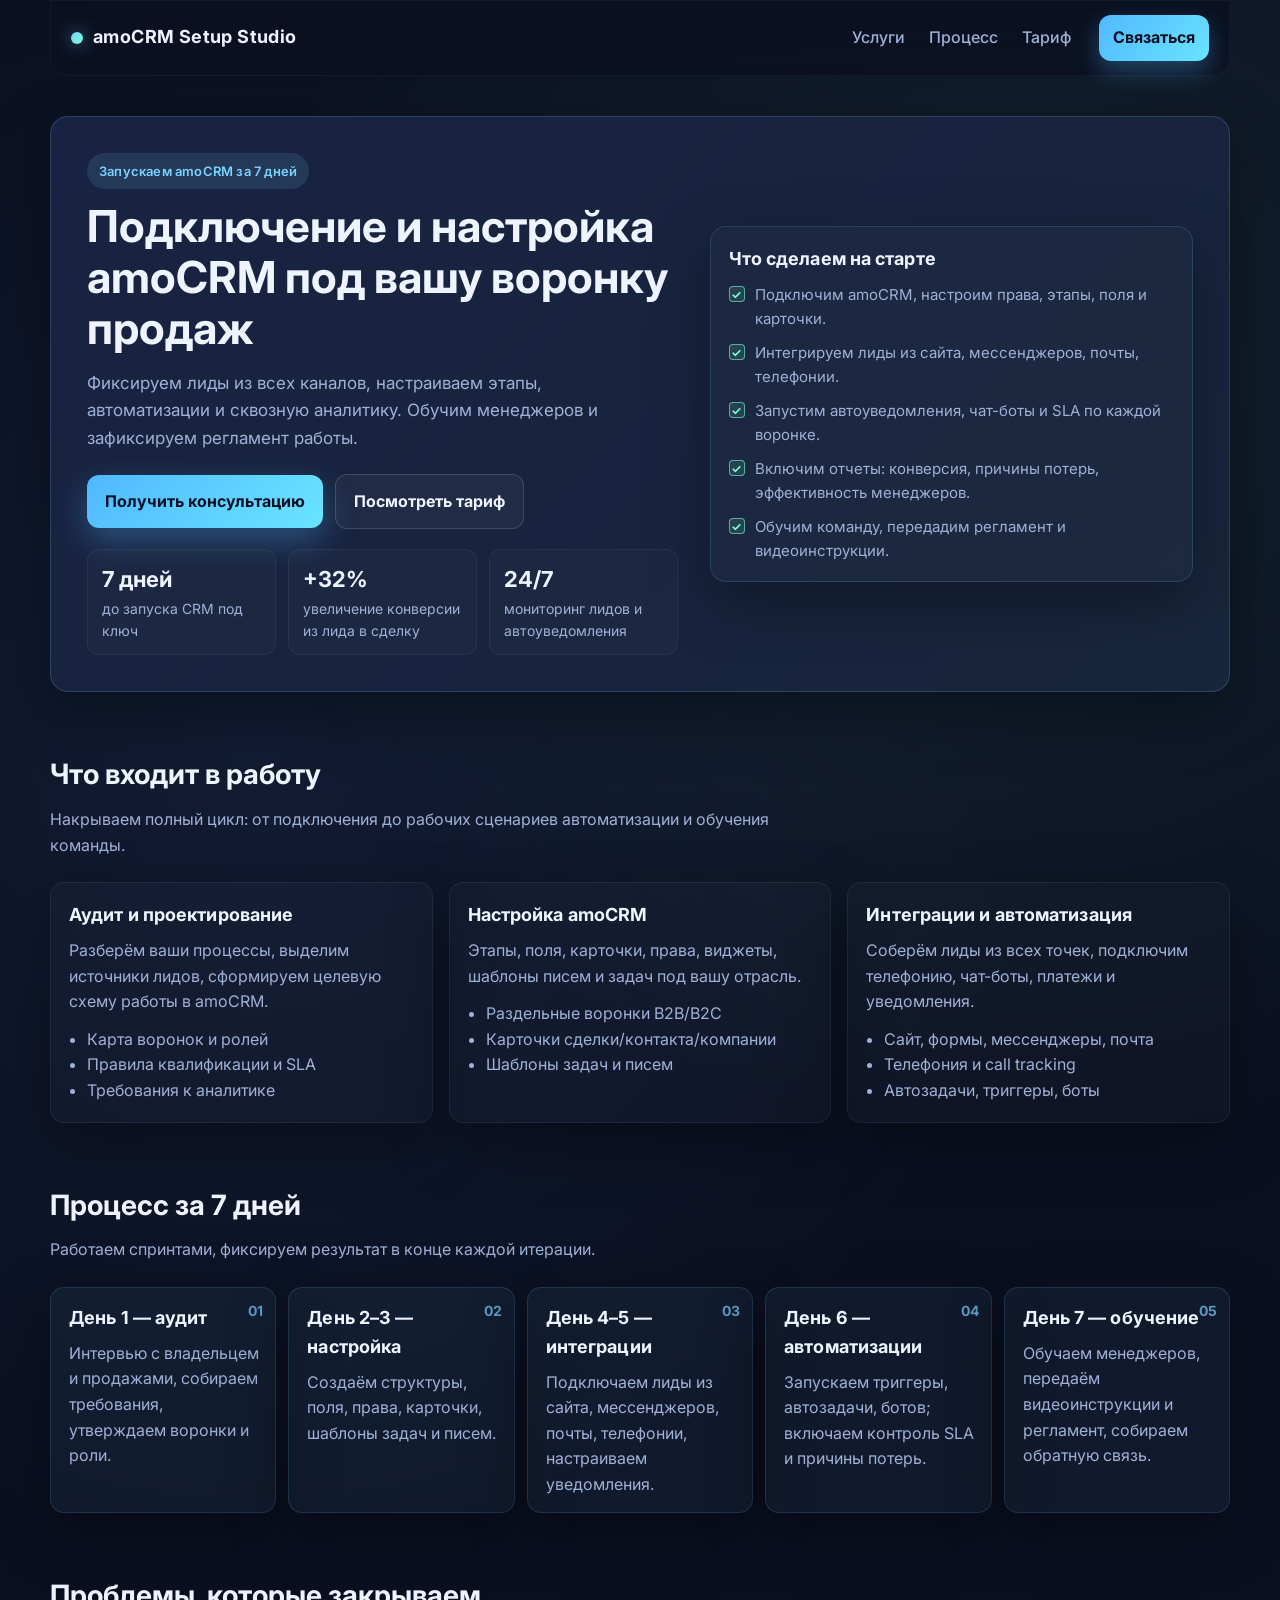
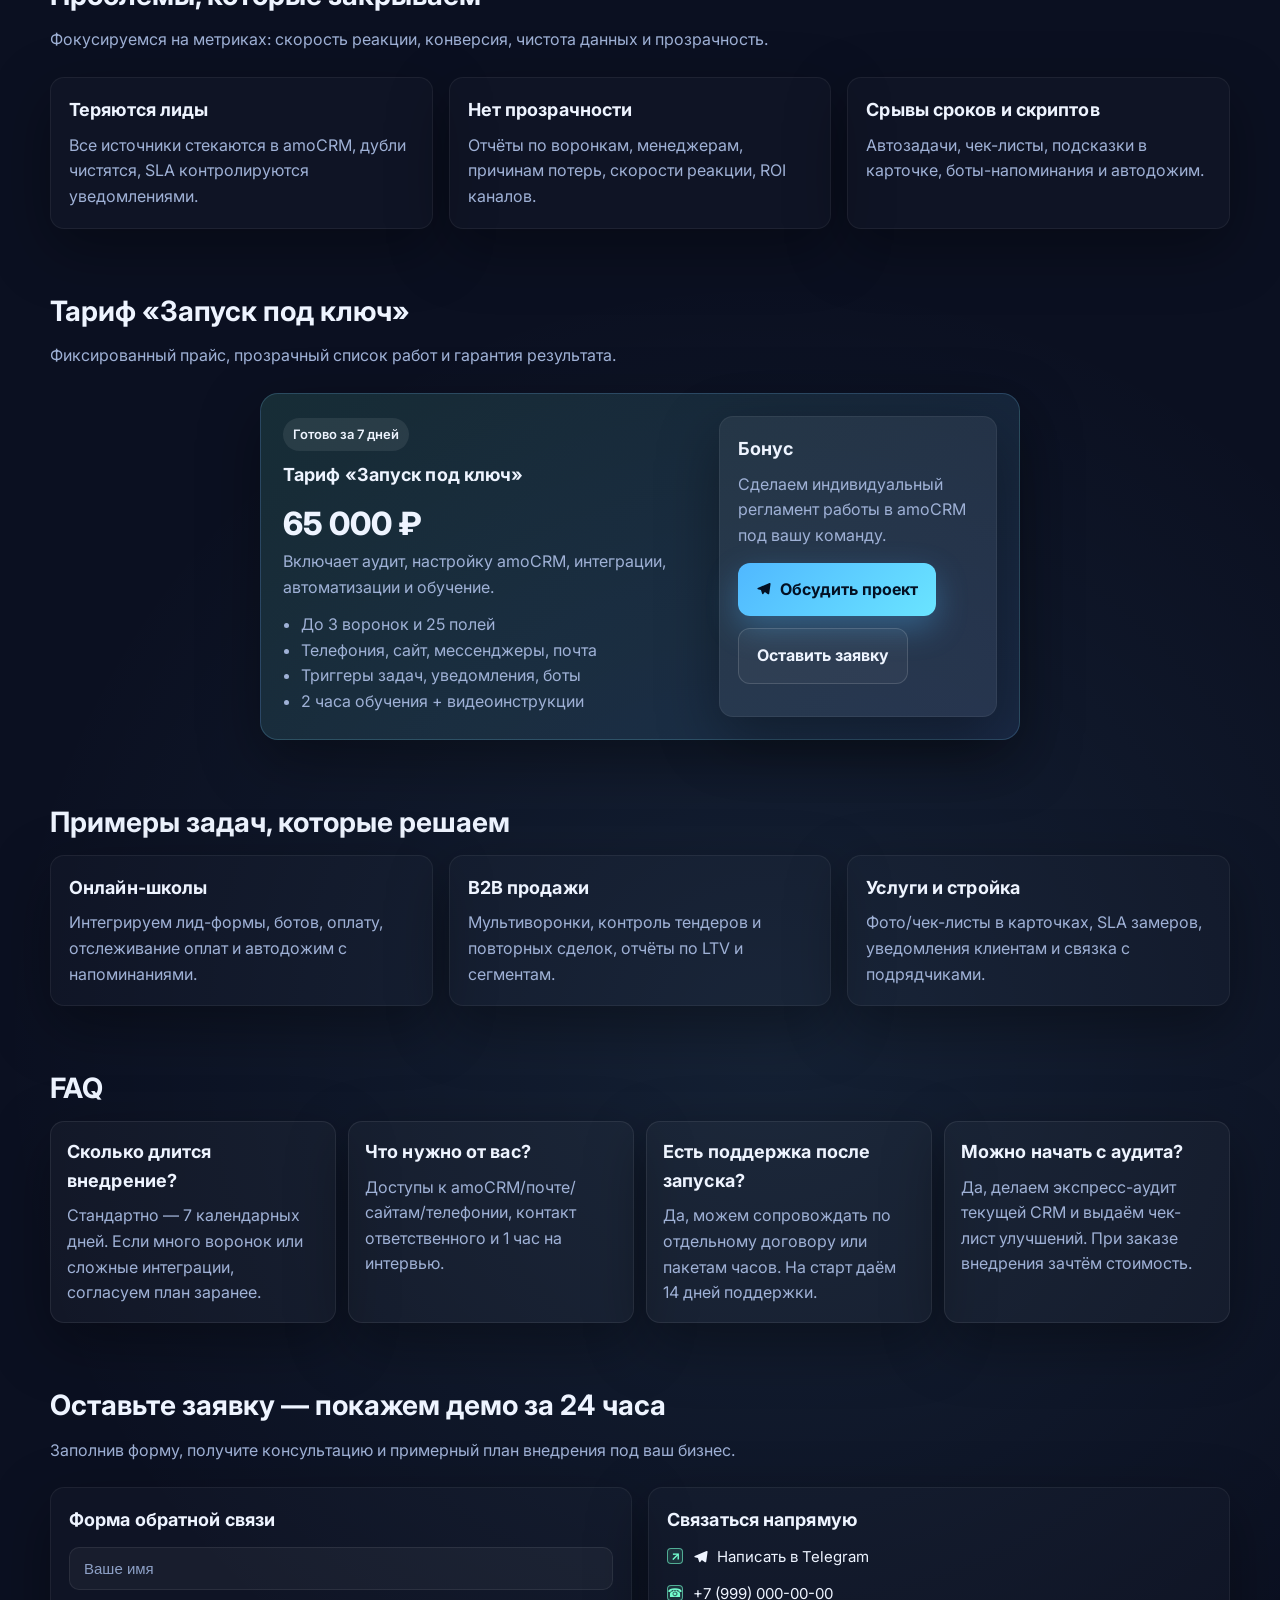
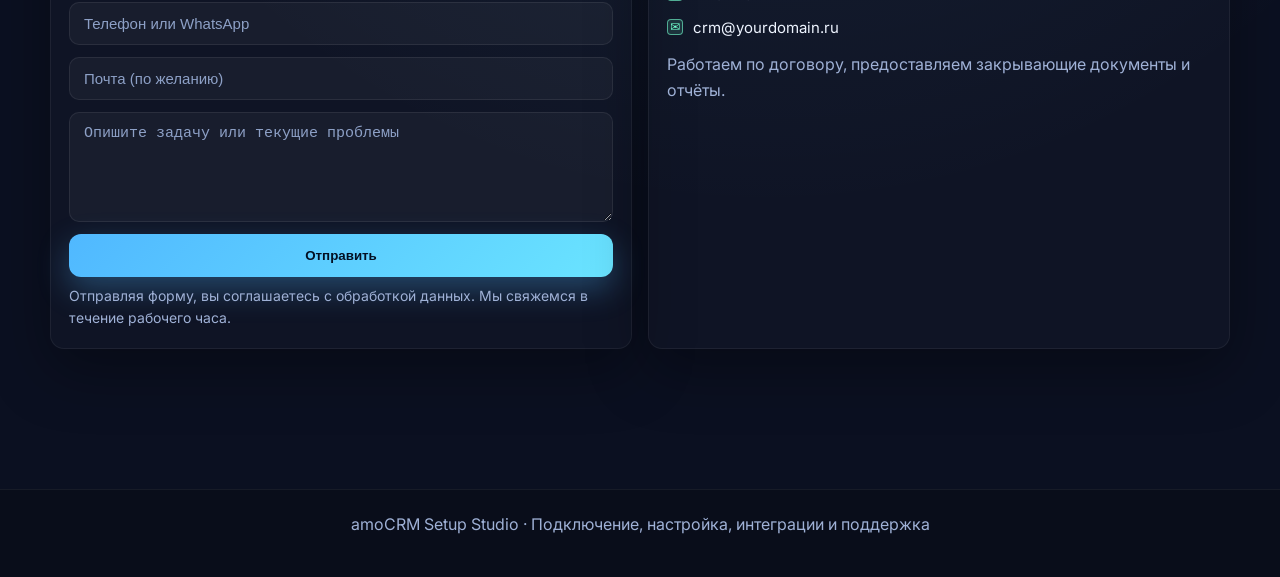
==== index.html @ 27f5a201 "initial commit" ====
<!DOCTYPE html>
<html lang="ru">
<head>
  <meta charset="UTF-8">
  <meta name="viewport" content="width=device-width, initial-scale=1.0">
  <title>Подключение и настройка amoCRM — под ключ</title>
  <meta name="description" content="Запускаем amoCRM под ключ: подключение, настройка, воронки, интеграции, обучение. Ускорим продажи и контроль лидов за 7 дней.">
  <meta property="og:title" content="Подключение и настройка amoCRM — под ключ">
  <meta property="og:description" content="Запустим amoCRM за 7 дней: подключение, настройка воронок, интеграции, автоматизации и обучение команды.">
  <meta property="og:type" content="website">
  <meta property="og:url" content="https://yourdomain.ru/">
  <meta property="og:image" content="https://yourdomain.ru/og-image.jpg">
  <meta property="og:image:alt" content="amoCRM Setup Studio — внедрение под ключ">
  <meta name="twitter:card" content="summary_large_image">
  <meta name="twitter:title" content="Подключение и настройка amoCRM — под ключ">
  <meta name="twitter:description" content="Запустим amoCRM за 7 дней: подключение, настройка воронок, интеграции, автоматизации и обучение команды.">
  <meta name="twitter:image" content="https://yourdomain.ru/og-image.jpg">
  <link rel="preconnect" href="https://fonts.googleapis.com">
  <link rel="preconnect" href="https://fonts.gstatic.com" crossorigin>
  <link href="https://fonts.googleapis.com/css2?family=Inter:wght@400;500;600;700&display=swap" rel="stylesheet">
  <style>
    :root {
      --bg: #0b1021;
      --card: #121832;
      --primary: #7cd2ff;
      --primary-strong: #50b8ff;
      --text: #eef4ff;
      --muted: #9fb1d6;
      --accent: #73ffcf;
      --shadow: 0 20px 60px rgba(0, 0, 0, 0.35);
      --radius: 14px;
      --page-width: 1180px;
      --page-pad: 20px;
    }
    * { box-sizing: border-box; }
    body {
      margin: 0;
      font-family: 'Inter', system-ui, -apple-system, sans-serif;
      background: radial-gradient(circle at 20% 20%, rgba(92, 158, 255, 0.08), transparent 25%),
                  radial-gradient(circle at 80% 10%, rgba(115, 255, 207, 0.08), transparent 22%),
                  radial-gradient(circle at 60% 70%, rgba(124, 210, 255, 0.09), transparent 28%),
                  var(--bg);
      color: var(--text);
      line-height: 1.6;
      min-height: 100vh;
    }
    .shell {
      width: 100%;
      max-width: var(--page-width);
      margin: 0 auto;
      padding-left: var(--page-pad);
      padding-right: var(--page-pad);
    }
    header {
      width: 100%;
      margin: 0;
      padding: 14px 0;
      position: sticky;
      top: 0;
      background: linear-gradient(180deg, rgba(11,16,33,0.95), rgba(11,16,33,0.8));
      backdrop-filter: blur(12px);
      z-index: 10;
      border-radius: 0 0 18px 18px;
      border: 1px solid rgba(255,255,255,0.04);
      margin: 0 auto;
      max-width: var(--page-width);
      transition: all 0.2s ease;
    }
    .header-inner {
      display: flex;
      align-items: center;
      justify-content: space-between;
      gap: 12px;
    }
    body.scrolled header {
      top: 12px;
      box-shadow: 0 10px 30px rgba(0, 0, 0, 0.28);
      border-radius: 18px;
    }
    body.mobile-nav-open header {
      border-radius: 18px 18px 0 0;
    }
    body.scrolled.mobile-nav-open header {
      border-radius: 18px 18px 0 0;
    }
    .logo {
      font-weight: 700;
      letter-spacing: 0.4px;
      font-size: 18px;
      color: var(--text);
      display: flex;
      align-items: center;
      gap: 10px;
    }
    .logo-dot {
      width: 12px;
      height: 12px;
      border-radius: 50%;
      background: linear-gradient(135deg, var(--primary), var(--accent));
      box-shadow: 0 0 18px rgba(124, 210, 255, 0.6);
    }
    nav a {
      color: var(--muted);
      text-decoration: none;
      margin-left: 20px;
      font-weight: 500;
      transition: color 0.2s ease, transform 0.12s ease, box-shadow 0.2s ease, background 0.2s ease;
    }
    nav a:hover { color: var(--text); }
    .nav-cta {
      margin-left: 24px;
      padding: 10px 14px;
      border-radius: 12px;
      background: linear-gradient(135deg, var(--primary-strong), #6ae4ff);
      color: #031023 !important;
      font-weight: 700;
      box-shadow: 0 10px 24px rgba(80,184,255,0.32);
      display: inline-flex;
      align-items: center;
      gap: 8px;
    }
    .nav-cta:hover { transform: translateY(-1px); color: #031023; }
    .container {
      width: 100%;
      max-width: var(--page-width);
      margin: 0 auto;
      padding: 40px 0 80px;
    }
    .burger {
      display: none;
      width: 44px;
      height: 44px;
      border-radius: 12px;
      border: 1px solid rgba(255,255,255,0.12);
      background: rgba(255,255,255,0.05);
      color: var(--text);
      align-items: center;
      justify-content: center;
      cursor: pointer;
      transition: background 0.2s ease, transform 0.12s ease;
    }
    .burger:hover { transform: translateY(-1px); }
    .burger-icon {
      width: 18px;
      height: 2px;
      background: currentColor;
      position: relative;
      display: block;
    }
    .burger-icon::before,
    .burger-icon::after {
      content: "";
      position: absolute;
      left: 0;
      width: 18px;
      height: 2px;
      background: currentColor;
      transition: transform 0.2s ease, top 0.2s ease, opacity 0.2s ease;
    }
    .burger-icon::before { top: -6px; }
    .burger-icon::after { top: 6px; }
    body.mobile-nav-open .burger-icon { background: transparent; }
    body.mobile-nav-open .burger-icon::before {
      top: 0; transform: rotate(45deg);
    }
    body.mobile-nav-open .burger-icon::after {
      top: 0; transform: rotate(-45deg);
    }
    .mobile-menu {
      position: fixed;
      top: 70px;
      left: 16px;
      right: 0;
      background: rgba(11,16,33,0.97);
      border: 1px solid rgba(255,255,255,0.04);
      border-radius: 0 0 16px 16px;
      box-shadow: 0 20px 60px rgba(0,0,0,0.35);
      padding: 14px 20px 18px;
      display: none;
      z-index: 900;
      width: calc(100% - 32px);
    }
    .mobile-menu.is-open { display: block; }
    .mobile-menu a {
      display: flex;
      align-items: center;
      justify-content: space-between;
      color: var(--text);
      text-decoration: none;
      padding: 12px 0;
      border-bottom: 1px solid rgba(255,255,255,0.06);
      font-weight: 600;
    }
    .mobile-menu a:last-child { border-bottom: none; }
    .mobile-menu .nav-cta {
      margin: 10px 0 0;
      justify-content: center;
      width: 100%;
      color: #031023 !important;
    }
    /* Modal */
    .modal-backdrop {
      position: fixed;
      inset: 0;
      background: rgba(3, 8, 20, 0.65);
      backdrop-filter: blur(6px);
      display: flex;
      align-items: center;
      justify-content: center;
      padding: 18px;
      opacity: 0;
      pointer-events: none;
      transition: opacity 0.2s ease;
      z-index: 999;
    }
    .modal-backdrop.is-open {
      opacity: 1;
      pointer-events: all;
    }
    .modal {
      width: min(640px, 100%);
      border-radius: 18px;
      background: linear-gradient(160deg, rgba(18,24,50,0.95), rgba(28,38,68,0.96));
      border: 1px solid rgba(124,210,255,0.25);
      box-shadow: 0 30px 80px rgba(0,0,0,0.45);
      padding: 22px;
      position: relative;
      transform: translateY(8px);
      opacity: 0;
      transition: transform 0.22s ease, opacity 0.22s ease;
    }
    .modal-backdrop.is-open .modal {
      transform: translateY(0);
      opacity: 1;
    }
    .modal-close {
      position: absolute;
      top: 12px;
      right: 12px;
      border: 1px solid rgba(255,255,255,0.12);
      background: rgba(255,255,255,0.05);
      color: var(--text);
      border-radius: 10px;
      padding: 6px 10px;
      cursor: pointer;
      font-weight: 600;
    }
    body.modal-open {
      overflow: hidden;
    }
    .hero {
      display: grid;
      grid-template-columns: 1.1fr 0.9fr;
      gap: 32px;
      align-items: center;
      padding: 36px;
      background: linear-gradient(135deg, rgba(92,158,255,0.08), rgba(115,255,207,0.06)),
                  var(--card);
      border: 1px solid rgba(124,210,255,0.18);
      border-radius: 18px;
      box-shadow: var(--shadow);
    }
    .eyebrow {
      display: inline-flex;
      align-items: center;
      gap: 8px;
      padding: 8px 12px;
      border-radius: 999px;
      background: rgba(124,210,255,0.12);
      color: var(--primary);
      font-weight: 600;
      font-size: 13px;
      letter-spacing: 0.2px;
    }
    h1 {
      margin: 12px 0 16px;
      font-size: clamp(28px, 4vw, 44px);
      line-height: 1.15;
    }
    .subhead {
      color: var(--muted);
      font-size: 17px;
      max-width: 560px;
      margin-bottom: 22px;
    }
    .cta-row {
      display: flex;
      flex-wrap: wrap;
      gap: 12px;
      align-items: center;
      margin-top: 6px;
      margin-bottom: 14px;
    }
    .btn {
      display: inline-flex;
      align-items: center;
      justify-content: center;
      gap: 10px;
      border: none;
      border-radius: 12px;
      padding: 14px 18px;
      font-weight: 700;
      cursor: pointer;
      transition: transform 0.16s ease, box-shadow 0.2s ease, background 0.2s ease;
      text-decoration: none;
    }
    .btn-primary {
      background: linear-gradient(135deg, var(--primary-strong), #6ae4ff);
      color: #031023;
      box-shadow: 0 12px 32px rgba(80,184,255,0.32);
    }
    .btn-primary:hover { transform: translateY(-1px); }
    .btn-ghost {
      color: var(--text);
      border: 1px solid rgba(255,255,255,0.14);
      background: rgba(255,255,255,0.04);
    }
    .tg-inline {
      display: inline-flex;
      align-items: center;
      gap: 8px;
    }
    .tg-icon {
      display: inline-flex;
      align-items: center;
      justify-content: center;
      width: 16px;
      height: 16px;
      color: currentColor;
    }
    .kpi {
      display: grid;
      grid-template-columns: repeat(auto-fit, minmax(140px, 1fr));
      gap: 12px;
      margin-top: 20px;
    }
    .kpi-item {
      padding: 12px 14px;
      border-radius: 12px;
      border: 1px solid rgba(255,255,255,0.05);
      background: rgba(255,255,255,0.02);
    }
    .kpi-strong { font-size: 22px; font-weight: 700; }
    .kpi-label { color: var(--muted); font-size: 14px; }
    .hero-card {
      background: rgba(255,255,255,0.02);
      border: 1px solid rgba(124,210,255,0.16);
      border-radius: 16px;
      padding: 18px;
      backdrop-filter: blur(4px);
      box-shadow: var(--shadow);
    }
    .checklist { display: grid; gap: 10px; margin-top: 10px; }
    .check {
      display: flex;
      gap: 10px;
      align-items: flex-start;
      color: var(--muted);
      font-size: 15px;
    }
    .check span.icon {
      margin-top: 3px;
      width: 16px; height: 16px;
      border-radius: 4px;
      background: rgba(115,255,207,0.12);
      border: 1px solid rgba(115,255,207,0.6);
      display: inline-flex;
      align-items: center;
      justify-content: center;
      color: var(--accent);
      font-weight: 700;
      font-size: 12px;
      flex-shrink: 0;
    }
    .section {
      margin-top: 60px;
    }
    .section h2 {
      margin: 0 0 10px;
      font-size: 28px;
    }
    h3 {
      margin: 0 0 8px;
      font-size: 18px;
      font-weight: 700;
      color: var(--text);
      letter-spacing: 0.1px;
    }
    .section p.desc {
      margin: 0 0 24px;
      color: var(--muted);
      max-width: 720px;
    }
    .grid-3 {
      display: grid;
      grid-template-columns: repeat(auto-fit, minmax(240px, 1fr));
      gap: 16px;
    }
    .card {
      background: rgba(255,255,255,0.02);
      border: 1px solid rgba(255,255,255,0.06);
      border-radius: var(--radius);
      padding: 18px;
      box-shadow: var(--shadow);
    }
    .card strong { display: block; margin-bottom: 8px; font-size: 16px; }
    .muted { color: var(--muted); }
    .list { color: var(--muted); padding-left: 18px; margin: 12px 0 0; }
    .process {
      display: grid;
      grid-template-columns: repeat(auto-fit, minmax(220px, 1fr));
      gap: 12px;
      counter-reset: step;
    }
    .step {
      position: relative;
      padding: 16px 14px 14px 18px;
      border-radius: var(--radius);
      border: 1px solid rgba(124,210,255,0.14);
      background: rgba(124,210,255,0.05);
      box-shadow: var(--shadow);
    }
    .step:before {
      counter-increment: step;
      content: "0" counter(step);
      position: absolute;
      top: 12px; right: 12px;
      font-weight: 700;
      color: var(--primary);
      opacity: 0.7;
      font-size: 14px;
    }
    .price-card {
      max-width: 760px;
      margin: 0 auto;
      padding: 22px;
      border-radius: 18px;
      background: linear-gradient(135deg, rgba(115,255,207,0.12), rgba(92,158,255,0.12));
      border: 1px solid rgba(124,210,255,0.2);
      box-shadow: var(--shadow);
    }
    .price-grid {
      display: grid;
      grid-template-columns: 1.2fr 0.8fr;
      gap: 18px;
      align-items: center;
    }
    .price {
      font-size: 32px;
      font-weight: 800;
      margin: 0;
    }
    .tag {
      display: inline-flex;
      align-items: center;
      gap: 6px;
      padding: 6px 10px;
      border-radius: 999px;
      background: rgba(255,255,255,0.08);
      color: var(--text);
      font-weight: 600;
      font-size: 13px;
    }
    .faq {
      display: grid;
      grid-template-columns: repeat(auto-fit, minmax(260px, 1fr));
      gap: 12px;
    }
    .faq-item {
      padding: 16px;
      border-radius: var(--radius);
      border: 1px solid rgba(255,255,255,0.08);
      background: rgba(255,255,255,0.03);
      box-shadow: var(--shadow);
    }
    form {
      display: grid;
      gap: 12px;
      margin-top: 12px;
    }
    input, textarea {
      width: 100%;
      padding: 12px 14px;
      border-radius: 10px;
      border: 1px solid rgba(255,255,255,0.08);
      background: rgba(255,255,255,0.04);
      color: var(--text);
      font-size: 15px;
    }
    input::placeholder, textarea::placeholder { color: #8da0c6; }
    textarea { resize: vertical; min-height: 110px; }
    .footnote {
      color: var(--muted);
      font-size: 14px;
      margin-top: 8px;
    }
    footer {
      padding: 22px 20px 40px;
      text-align: center;
      color: var(--muted);
      border-top: 1px solid rgba(255,255,255,0.06);
      background: rgba(0,0,0,0.2);
      margin-top: 60px;
    }
    @media (max-width: 900px) {
      .hero { grid-template-columns: 1fr; padding: 24px; }
      .price-grid { grid-template-columns: 1fr; }
      nav { display: none; }
      .burger { display: inline-flex; }
      .mobile-menu { top: 72px; }
    }
    @media (max-width: 600px) {
        header { width: calc(100% - 32px); }
      .kpi { grid-template-columns: repeat(auto-fit, minmax(140px, 1fr)); }
      .btn { width: 100%; justify-content: center; }
      .hero { padding: 18px; }
      .container { padding: 32px 16px 60px; }
    }
  </style>
</head>
<body>
  <header>
    <div class="shell header-inner">
      <div class="logo">
        <span class="logo-dot"></span>
        amoCRM Setup Studio
      </div>
      <nav>
        <a href="#services">Услуги</a>
        <a href="#process">Процесс</a>
        <a href="#pricing">Тариф</a>
        <a class="nav-cta" href="#contact">Связаться</a>
      </nav>
      <button class="burger" type="button" aria-label="Открыть меню" aria-expanded="false">
        <span class="burger-icon" aria-hidden="true"></span>
      </button>
    </div>
  </header>

  <div class="mobile-menu" id="mobile-menu" hidden>
    <a href="#services">Услуги</a>
    <a href="#process">Процесс</a>
    <a href="#pricing">Тариф</a>
    <a class="nav-cta" href="#contact">Связаться</a>
  </div>

  <div class="container shell">
    <section class="hero">
      <div>
        <div class="eyebrow">Запускаем amoCRM за 7 дней</div>
        <h1>Подключение и настройка amoCRM под вашу воронку продаж</h1>
        <p class="subhead">Фиксируем лиды из всех каналов, настраиваем этапы, автоматизации и сквозную аналитику. Обучим менеджеров и зафиксируем регламент работы.</p>
        <div class="cta-row">
          <a class="btn btn-primary open-contact-modal" href="#contact">Получить консультацию</a>
          <a class="btn btn-ghost" href="#pricing">Посмотреть тариф</a>
        </div>
        <div class="kpi">
          <div class="kpi-item">
            <div class="kpi-strong">7 дней</div>
            <div class="kpi-label">до запуска CRM под ключ</div>
          </div>
          <div class="kpi-item">
            <div class="kpi-strong">+32%</div>
            <div class="kpi-label">увеличение конверсии из лида в сделку</div>
          </div>
          <div class="kpi-item">
            <div class="kpi-strong">24/7</div>
            <div class="kpi-label">мониторинг лидов и автоуведомления</div>
          </div>
        </div>
      </div>
      <div class="hero-card">
        <h3>Что сделаем на старте</h3>
        <div class="checklist">
          <div class="check"><span class="icon">✓</span><div>Подключим amoCRM, настроим права, этапы, поля и карточки.</div></div>
          <div class="check"><span class="icon">✓</span><div>Интегрируем лиды из сайта, мессенджеров, почты, телефонии.</div></div>
          <div class="check"><span class="icon">✓</span><div>Запустим автоуведомления, чат-боты и SLA по каждой воронке.</div></div>
          <div class="check"><span class="icon">✓</span><div>Включим отчеты: конверсия, причины потерь, эффективность менеджеров.</div></div>
          <div class="check"><span class="icon">✓</span><div>Обучим команду, передадим регламент и видеоинструкции.</div></div>
        </div>
      </div>
    </section>

    <section id="services" class="section">
      <h2>Что входит в работу</h2>
      <p class="desc">Накрываем полный цикл: от подключения до рабочих сценариев автоматизации и обучения команды.</p>
      <div class="grid-3">
        <div class="card">
          <h3>Аудит и проектирование</h3>
          <div class="muted">Разберём ваши процессы, выделим источники лидов, сформируем целевую схему работы в amoCRM.</div>
          <ul class="list">
            <li>Карта воронок и ролей</li>
            <li>Правила квалификации и SLA</li>
            <li>Требования к аналитике</li>
          </ul>
        </div>
        <div class="card">
          <h3>Настройка amoCRM</h3>
          <div class="muted">Этапы, поля, карточки, права, виджеты, шаблоны писем и задач под вашу отрасль.</div>
          <ul class="list">
            <li>Раздельные воронки B2B/B2C</li>
            <li>Карточки сделки/контакта/компании</li>
            <li>Шаблоны задач и писем</li>
          </ul>
        </div>
        <div class="card">
          <h3>Интеграции и автоматизация</h3>
          <div class="muted">Соберём лиды из всех точек, подключим телефонию, чат-боты, платежи и уведомления.</div>
          <ul class="list">
            <li>Сайт, формы, мессенджеры, почта</li>
            <li>Телефония и call tracking</li>
            <li>Автозадачи, триггеры, боты</li>
          </ul>
        </div>
      </div>
    </section>

    <section id="process" class="section">
      <h2>Процесс за 7 дней</h2>
      <p class="desc">Работаем спринтами, фиксируем результат в конце каждой итерации.</p>
      <div class="process">
        <div class="step">
          <h3>День 1 — аудит</h3>
          <div class="muted">Интервью с владельцем и продажами, собираем требования, утверждаем воронки и роли.</div>
        </div>
        <div class="step">
          <h3>День 2–3 — настройка</h3>
          <div class="muted">Создаём структуры, поля, права, карточки, шаблоны задач и писем.</div>
        </div>
        <div class="step">
          <h3>День 4–5 — интеграции</h3>
          <div class="muted">Подключаем лиды из сайта, мессенджеров, почты, телефонии, настраиваем уведомления.</div>
        </div>
        <div class="step">
          <h3>День 6 — автоматизации</h3>
          <div class="muted">Запускаем триггеры, автозадачи, ботов; включаем контроль SLA и причины потерь.</div>
        </div>
        <div class="step">
          <h3>День 7 — обучение</h3>
          <div class="muted">Обучаем менеджеров, передаём видеоинструкции и регламент, собираем обратную связь.</div>
        </div>
      </div>
    </section>

    <section class="section">
      <h2>Проблемы, которые закрываем</h2>
      <p class="desc">Фокусируемся на метриках: скорость реакции, конверсия, чистота данных и прозрачность.</p>
      <div class="grid-3">
        <div class="card">
          <h3>Теряются лиды</h3>
          <div class="muted">Все источники стекаются в amoCRM, дубли чистятся, SLA контролируются уведомлениями.</div>
        </div>
        <div class="card">
          <h3>Нет прозрачности</h3>
          <div class="muted">Отчёты по воронкам, менеджерам, причинам потерь, скорости реакции, ROI каналов.</div>
        </div>
        <div class="card">
          <h3>Срывы сроков и скриптов</h3>
          <div class="muted">Автозадачи, чек-листы, подсказки в карточке, боты-напоминания и автодожим.</div>
        </div>
      </div>
    </section>

    <section id="pricing" class="section">
      <h2>Тариф «Запуск под ключ»</h2>
      <p class="desc">Фиксированный прайс, прозрачный список работ и гарантия результата.</p>
      <div class="price-card">
        <div class="price-grid">
          <div>
            <div class="tag">Готово за 7 дней</div>
            <h3 style="margin-top:10px;">Тариф «Запуск под ключ»</h3>
            <p class="price">65 000 ₽</p>
            <div class="muted">Включает аудит, настройку amoCRM, интеграции, автоматизации и обучение.</div>
            <ul class="list">
              <li>До 3 воронок и 25 полей</li>
              <li>Телефония, сайт, мессенджеры, почта</li>
              <li>Триггеры задач, уведомления, боты</li>
              <li>2 часа обучения + видеоинструкции</li>
            </ul>
          </div>
          <div class="card" style="background: rgba(255,255,255,0.06);">
            <h3>Бонус</h3>
            <div class="muted">Сделаем индивидуальный регламент работы в amoCRM под вашу команду.</div>
            <div class="cta-row" style="margin-top:14px;">
              <a class="btn btn-primary tg-inline" href="https://t.me/" target="_blank" rel="noopener">
                <span class="tg-icon" aria-hidden="true">
                  <svg width="16" height="16" viewBox="0 0 24 24" fill="currentColor" xmlns="http://www.w3.org/2000/svg">
                    <path d="M21.8 4.2c.3-.9-.7-1.6-1.5-1.3L2.6 10.5c-.8.3-.7 1.5.1 1.7l4.7 1.4 1.8 5.6c.2.8 1.2 1 1.7.3l2.4-3.1 4.6 3.4c.7.5 1.7.1 1.9-.8l2-14z"/>
                  </svg>
                </span>
                Обсудить проект
              </a>
              <a class="btn btn-ghost" href="#contact">Оставить заявку</a>
            </div>
          </div>
        </div>
      </div>
    </section>

    <section class="section">
      <h2>Примеры задач, которые решаем</h2>
      <div class="grid-3">
        <div class="card">
          <h3>Онлайн-школы</h3>
          <div class="muted">Интегрируем лид-формы, ботов, оплату, отслеживание оплат и автодожим с напоминаниями.</div>
        </div>
        <div class="card">
          <h3>B2B продажи</h3>
          <div class="muted">Мультиворонки, контроль тендеров и повторных сделок, отчёты по LTV и сегментам.</div>
        </div>
        <div class="card">
          <h3>Услуги и стройка</h3>
          <div class="muted">Фото/чек-листы в карточках, SLA замеров, уведомления клиентам и связка с подрядчиками.</div>
        </div>
      </div>
    </section>

    <section class="section" itemscope itemtype="https://schema.org/FAQPage">
      <h2>FAQ</h2>
      <div class="faq">
        <div class="faq-item" itemprop="mainEntity" itemscope itemtype="https://schema.org/Question">
          <h3 itemprop="name">Сколько длится внедрение?</h3>
          <div class="muted" itemprop="acceptedAnswer" itemscope itemtype="https://schema.org/Answer">
            <span itemprop="text">Стандартно — 7 календарных дней. Если много воронок или сложные интеграции, согласуем план заранее.</span>
          </div>
        </div>
        <div class="faq-item" itemprop="mainEntity" itemscope itemtype="https://schema.org/Question">
          <h3 itemprop="name">Что нужно от вас?</h3>
          <div class="muted" itemprop="acceptedAnswer" itemscope itemtype="https://schema.org/Answer">
            <span itemprop="text">Доступы к amoCRM/почте/сайтам/телефонии, контакт ответственного и 1 час на интервью.</span>
          </div>
        </div>
        <div class="faq-item" itemprop="mainEntity" itemscope itemtype="https://schema.org/Question">
          <h3 itemprop="name">Есть поддержка после запуска?</h3>
          <div class="muted" itemprop="acceptedAnswer" itemscope itemtype="https://schema.org/Answer">
            <span itemprop="text">Да, можем сопровождать по отдельному договору или пакетам часов. На старт даём 14 дней поддержки.</span>
          </div>
        </div>
        <div class="faq-item" itemprop="mainEntity" itemscope itemtype="https://schema.org/Question">
          <h3 itemprop="name">Можно начать с аудита?</h3>
          <div class="muted" itemprop="acceptedAnswer" itemscope itemtype="https://schema.org/Answer">
            <span itemprop="text">Да, делаем экспресс-аудит текущей CRM и выдаём чек-лист улучшений. При заказе внедрения зачтём стоимость.</span>
          </div>
        </div>
      </div>
    </section>

    <section id="contact" class="section">
      <h2>Оставьте заявку — покажем демо за 24 часа</h2>
      <p class="desc">Заполнив форму, получите консультацию и примерный план внедрения под ваш бизнес.</p>
      <div class="grid-3" style="grid-template-columns: 1fr 1fr;">
        <div class="card">
          <h3>Форма обратной связи</h3>
          <form name="contact" method="post" action="https://formspree.io/f/xwpkzwkr">
            <input type="text" name="name" placeholder="Ваше имя" required>
            <input type="tel" name="phone" placeholder="Телефон или WhatsApp" required>
            <input type="email" name="email" placeholder="Почта (по желанию)">
            <textarea name="comment" placeholder="Опишите задачу или текущие проблемы"></textarea>
            <button class="btn btn-primary" type="submit">Отправить</button>
          </form>
          <div class="footnote">Отправляя форму, вы соглашаетесь с обработкой данных. Мы свяжемся в течение рабочего часа.</div>
        </div>
        <div class="card">
          <h3>Связаться напрямую</h3>
          <div class="checklist">
            <div class="check"><span class="icon">↗</span><div><a class="tg-inline" href="https://t.me/" target="_blank" rel="noopener" style="color:var(--text); text-decoration:none;"><span class="tg-icon" aria-hidden="true"><svg width="16" height="16" viewBox="0 0 24 24" fill="currentColor" xmlns="http://www.w3.org/2000/svg"><path d="M21.8 4.2c.3-.9-.7-1.6-1.5-1.3L2.6 10.5c-.8.3-.7 1.5.1 1.7l4.7 1.4 1.8 5.6c.2.8 1.2 1 1.7.3l2.4-3.1 4.6 3.4c.7.5 1.7.1 1.9-.8l2-14z"/></svg></span>Написать в Telegram</a></div></div>
            <div class="check"><span class="icon">☎</span><div><a href="tel:+79990000000" style="color:var(--text); text-decoration:none;">+7 (999) 000-00-00</a></div></div>
            <div class="check"><span class="icon">✉</span><div><a href="mailto:crm@yourdomain.ru" style="color:var(--text); text-decoration:none;">crm@yourdomain.ru</a></div></div>
          </div>
          <div class="muted" style="margin-top:12px;">Работаем по договору, предоставляем закрывающие документы и отчёты.</div>
        </div>
      </div>
    </section>
  </div>

  <div class="modal-backdrop" id="contact-modal" hidden>
    <div class="modal">
      <button class="modal-close" type="button" data-close-modal>&times;</button>
      <h2 style="margin-top:0;">Оставьте заявку — покажем демо за 24 часа</h2>
      <p class="desc" style="margin-bottom:16px;">Заполнив форму, получите консультацию и примерный план внедрения под ваш бизнес.</p>
      <div class="card" style="background: rgba(255,255,255,0.03); border-color: rgba(124,210,255,0.18);">
        <h3>Форма обратной связи</h3>
        <form name="contact-modal" method="post" action="https://formspree.io/f/xwpkzwkr">
          <input type="text" name="name" placeholder="Ваше имя" required>
          <input type="tel" name="phone" placeholder="Телефон или WhatsApp" required>
          <input type="email" name="email" placeholder="Почта (по желанию)">
          <textarea name="comment" placeholder="Опишите задачу или текущие проблемы"></textarea>
          <button class="btn btn-primary" type="submit" style="width:100%;">Отправить</button>
        </form>
        <div class="footnote">Отправляя форму, вы соглашаетесь с обработкой данных. Мы свяжемся в течение рабочего часа.</div>
      </div>
      <div class="card" style="margin-top:12px; background: rgba(255,255,255,0.02); border-color: rgba(255,255,255,0.08);">
        <h3>Связаться напрямую</h3>
        <div class="checklist">
            <div class="check"><span class="icon">↗</span><div><a class="tg-inline" href="https://t.me/" target="_blank" rel="noopener" style="color:var(--text); text-decoration:none;"><span class="tg-icon" aria-hidden="true"><svg width="16" height="16" viewBox="0 0 24 24" fill="currentColor" xmlns="http://www.w3.org/2000/svg"><path d="M21.8 4.2c.3-.9-.7-1.6-1.5-1.3L2.6 10.5c-.8.3-.7 1.5.1 1.7l4.7 1.4 1.8 5.6c.2.8 1.2 1 1.7.3l2.4-3.1 4.6 3.4c.7.5 1.7.1 1.9-.8l2-14z"/></svg></span>Написать в Telegram</a></div></div>
          <div class="check"><span class="icon">☎</span><div><a href="tel:+79990000000" style="color:var(--text); text-decoration:none;">+7 (999) 000-00-00</a></div></div>
          <div class="check"><span class="icon">✉</span><div><a href="mailto:crm@yourdomain.ru" style="color:var(--text); text-decoration:none;">crm@yourdomain.ru</a></div></div>
        </div>
        <div class="muted" style="margin-top:12px;">Работаем по договору, предоставляем закрывающие документы и отчёты.</div>
      </div>
    </div>
  </div>

  <footer>
    amoCRM Setup Studio · Подключение, настройка, интеграции и поддержка
  </footer>
  <script>
    (function() {
      const applyState = () => {
        const scrolled = window.scrollY > 2;
        document.body.classList.toggle('scrolled', scrolled);
      };
      applyState();
      window.addEventListener('scroll', applyState, { passive: true });

      const backdrop = document.getElementById('contact-modal');
      const closeBtn = backdrop?.querySelector('[data-close-modal]');
      const openers = document.querySelectorAll('a[href="#contact"], .open-contact-modal');
      const burger = document.querySelector('.burger');
      const mobileMenu = document.getElementById('mobile-menu');
      const openModal = (ev) => {
        if (ev) ev.preventDefault();
        if (!backdrop) return;
        backdrop.hidden = false;
        requestAnimationFrame(() => backdrop.classList.add('is-open'));
        document.body.classList.add('modal-open');
      };
      const closeModal = () => {
        if (!backdrop) return;
        backdrop.classList.remove('is-open');
        document.body.classList.remove('modal-open');
        setTimeout(() => { backdrop.hidden = true; }, 220);
      };
      openers.forEach(el => el.addEventListener('click', openModal));
      closeBtn?.addEventListener('click', closeModal);
      backdrop?.addEventListener('click', (e) => {
        if (e.target === backdrop) closeModal();
      });
      window.addEventListener('keydown', (e) => {
        if (e.key === 'Escape') closeModal();
      });

      const toggleMobile = () => {
        const isOpen = document.body.classList.toggle('mobile-nav-open');
        if (mobileMenu) {
          mobileMenu.hidden = !isOpen;
          mobileMenu.classList.toggle('is-open', isOpen);
        }
        if (burger) burger.setAttribute('aria-expanded', String(isOpen));
      };
      burger?.addEventListener('click', toggleMobile);
      mobileMenu?.querySelectorAll('a').forEach(link => {
        link.addEventListener('click', () => {
          if (document.body.classList.contains('mobile-nav-open')) toggleMobile();
        });
      });
      document.addEventListener('click', (e) => {
        const isOpen = document.body.classList.contains('mobile-nav-open');
        if (!isOpen) return;
        const target = e.target;
        if (mobileMenu && !mobileMenu.contains(target) && burger && !burger.contains(target)) {
          toggleMobile();
        }
      });
    })();
  </script>
</body>
</html>
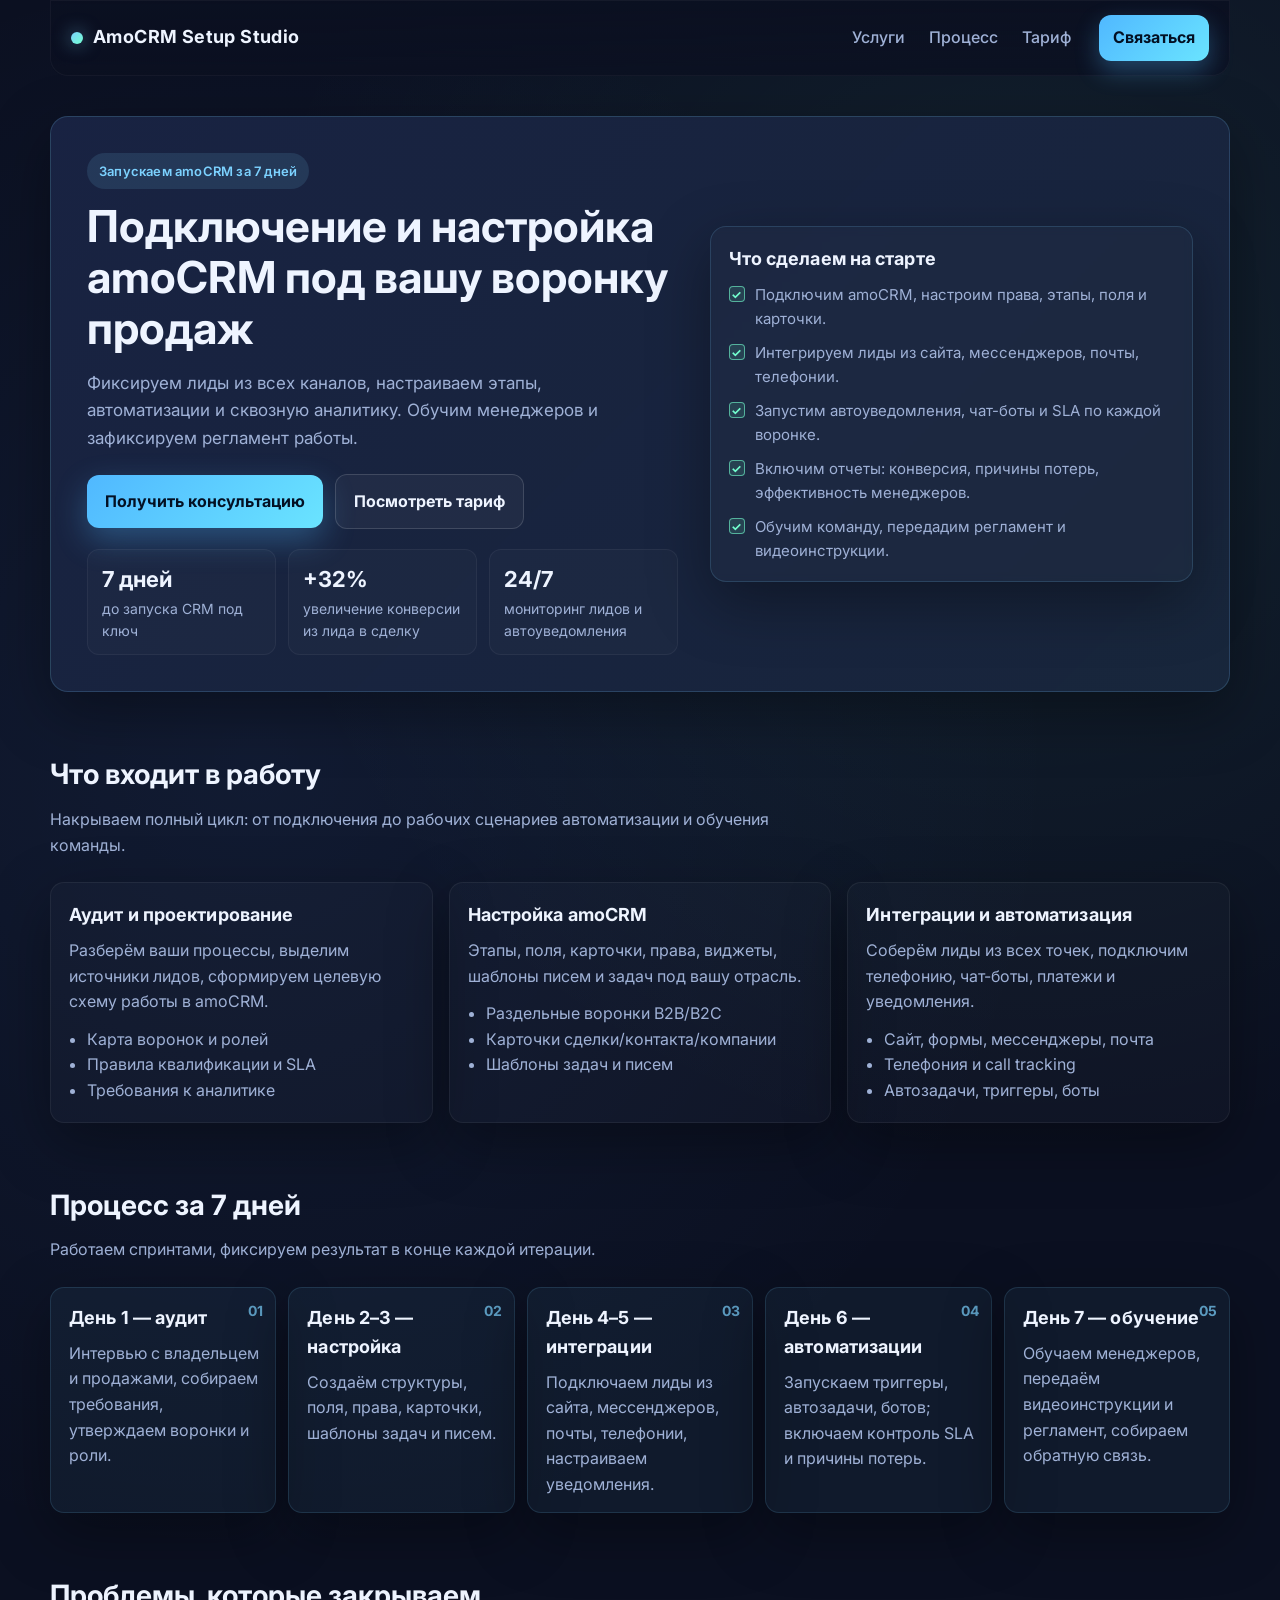
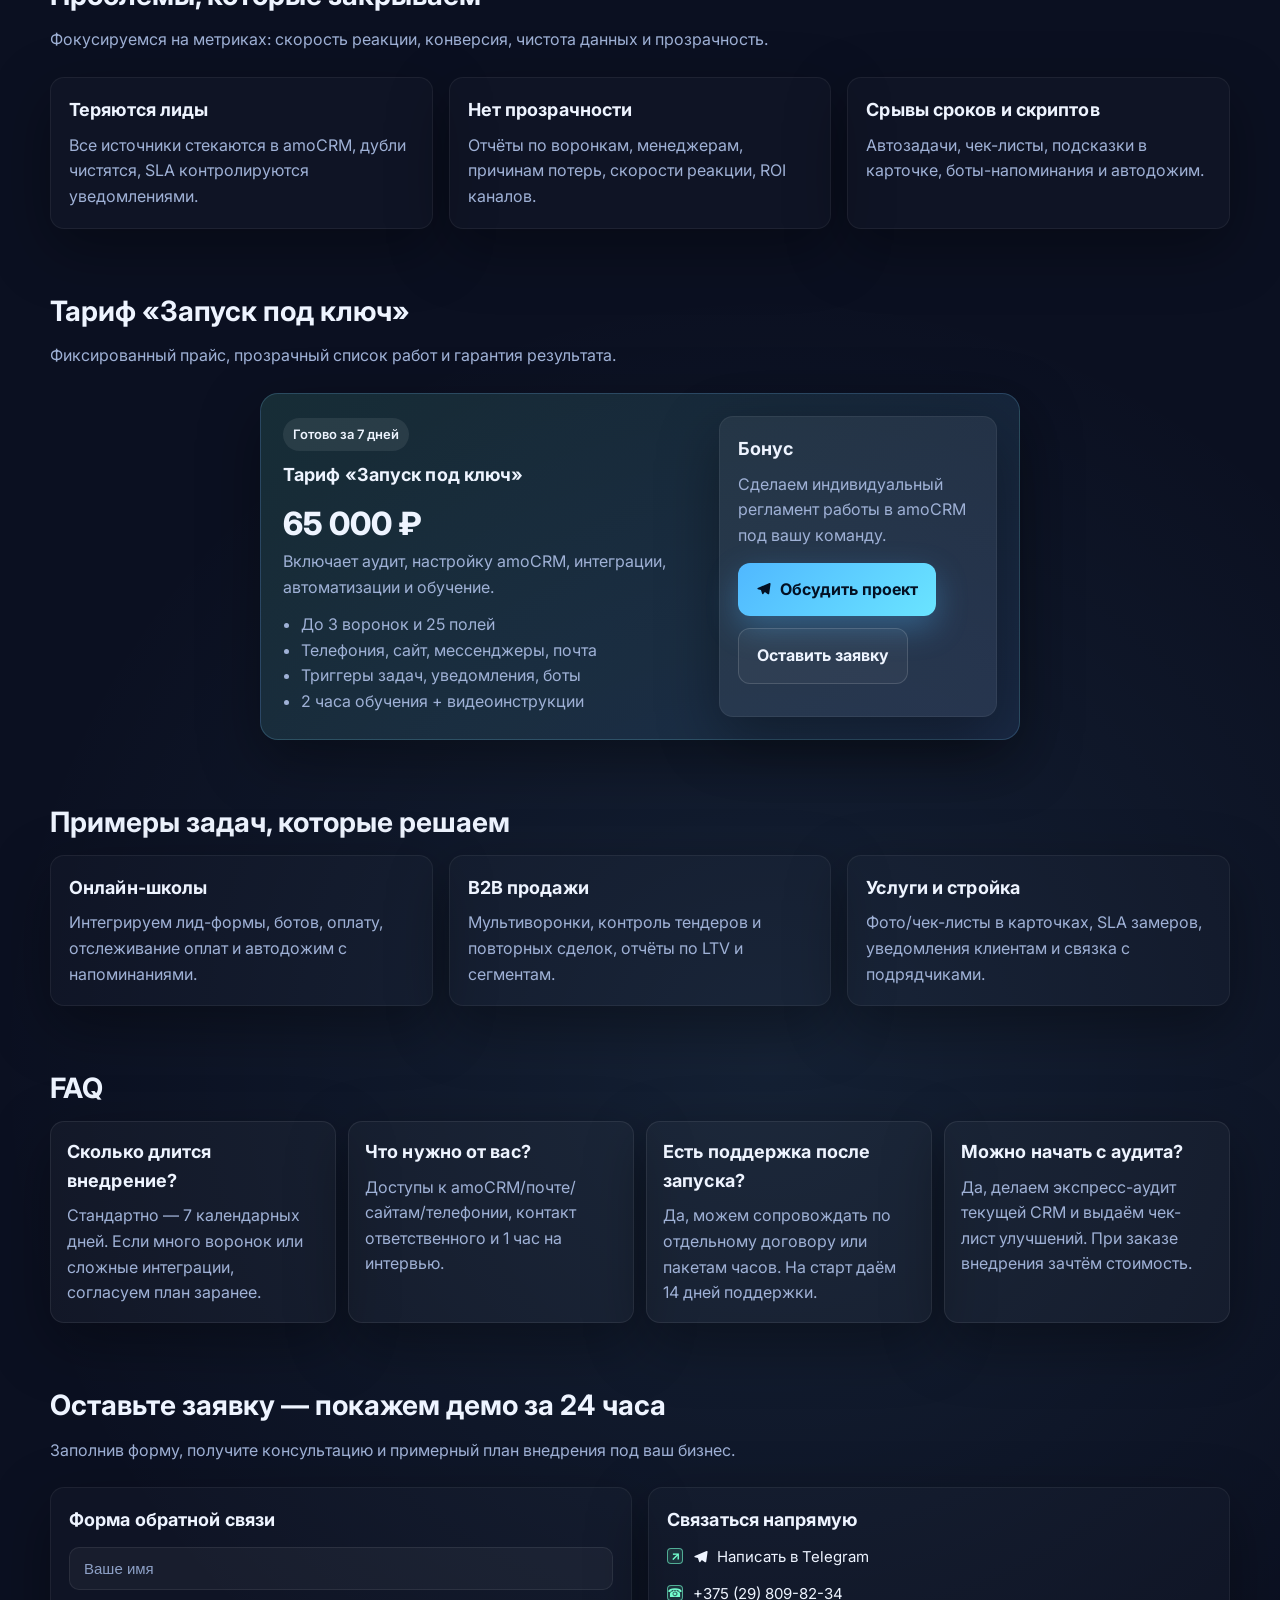
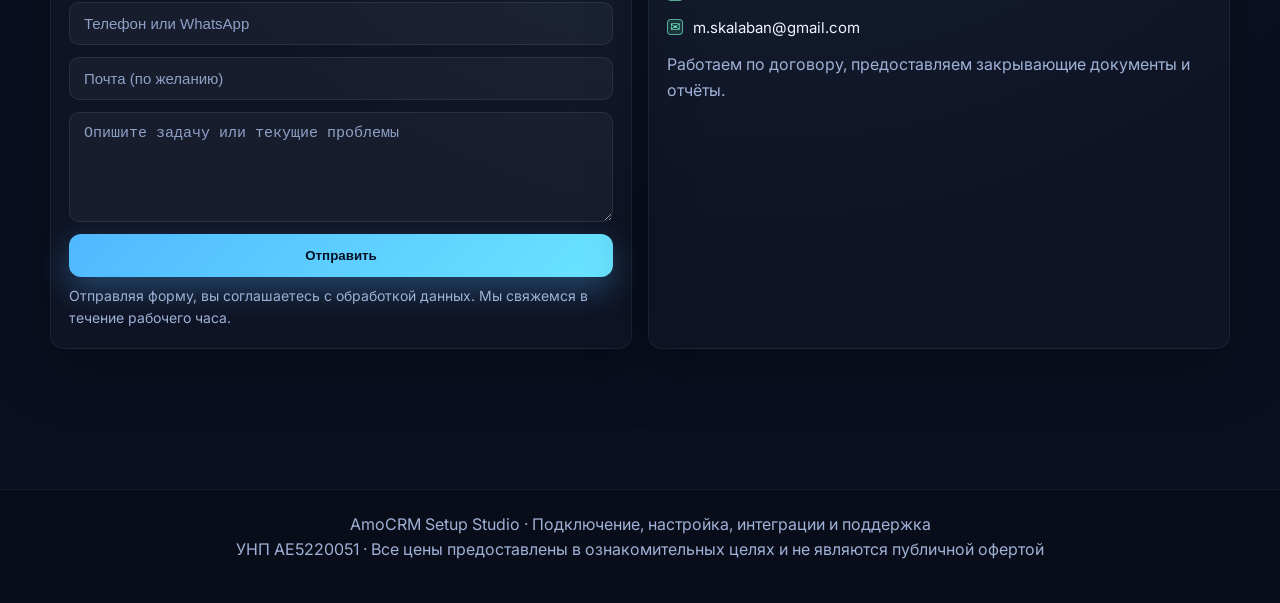
==== commit b8448317: "fix: add files for styles and scripts, add real contacts, fix mobile modal" ====
--- a/index.html
+++ b/index.html
@@ -8,522 +8,24 @@
   <meta property="og:title" content="Подключение и настройка amoCRM — под ключ">
   <meta property="og:description" content="Запустим amoCRM за 7 дней: подключение, настройка воронок, интеграции, автоматизации и обучение команды.">
   <meta property="og:type" content="website">
-  <meta property="og:url" content="https://yourdomain.ru/">
-  <meta property="og:image" content="https://yourdomain.ru/og-image.jpg">
-  <meta property="og:image:alt" content="amoCRM Setup Studio — внедрение под ключ">
+  <meta property="og:url" content="https://amocrm-setup.netlify.app/">
+  <meta property="og:image" content="https://amocrm-setup.netlify.app/og-image.jpg">
+  <meta property="og:image:alt" content="AmoCRM Setup Studio — внедрение под ключ">
   <meta name="twitter:card" content="summary_large_image">
   <meta name="twitter:title" content="Подключение и настройка amoCRM — под ключ">
   <meta name="twitter:description" content="Запустим amoCRM за 7 дней: подключение, настройка воронок, интеграции, автоматизации и обучение команды.">
-  <meta name="twitter:image" content="https://yourdomain.ru/og-image.jpg">
+  <meta name="twitter:image" content="https://amocrm-setup.netlify.app/og-image.jpg">
   <link rel="preconnect" href="https://fonts.googleapis.com">
   <link rel="preconnect" href="https://fonts.gstatic.com" crossorigin>
   <link href="https://fonts.googleapis.com/css2?family=Inter:wght@400;500;600;700&display=swap" rel="stylesheet">
-  <style>
-    :root {
-      --bg: #0b1021;
-      --card: #121832;
-      --primary: #7cd2ff;
-      --primary-strong: #50b8ff;
-      --text: #eef4ff;
-      --muted: #9fb1d6;
-      --accent: #73ffcf;
-      --shadow: 0 20px 60px rgba(0, 0, 0, 0.35);
-      --radius: 14px;
-      --page-width: 1180px;
-      --page-pad: 20px;
-    }
-    * { box-sizing: border-box; }
-    body {
-      margin: 0;
-      font-family: 'Inter', system-ui, -apple-system, sans-serif;
-      background: radial-gradient(circle at 20% 20%, rgba(92, 158, 255, 0.08), transparent 25%),
-                  radial-gradient(circle at 80% 10%, rgba(115, 255, 207, 0.08), transparent 22%),
-                  radial-gradient(circle at 60% 70%, rgba(124, 210, 255, 0.09), transparent 28%),
-                  var(--bg);
-      color: var(--text);
-      line-height: 1.6;
-      min-height: 100vh;
-    }
-    .shell {
-      width: 100%;
-      max-width: var(--page-width);
-      margin: 0 auto;
-      padding-left: var(--page-pad);
-      padding-right: var(--page-pad);
-    }
-    header {
-      width: 100%;
-      margin: 0;
-      padding: 14px 0;
-      position: sticky;
-      top: 0;
-      background: linear-gradient(180deg, rgba(11,16,33,0.95), rgba(11,16,33,0.8));
-      backdrop-filter: blur(12px);
-      z-index: 10;
-      border-radius: 0 0 18px 18px;
-      border: 1px solid rgba(255,255,255,0.04);
-      margin: 0 auto;
-      max-width: var(--page-width);
-      transition: all 0.2s ease;
-    }
-    .header-inner {
-      display: flex;
-      align-items: center;
-      justify-content: space-between;
-      gap: 12px;
-    }
-    body.scrolled header {
-      top: 12px;
-      box-shadow: 0 10px 30px rgba(0, 0, 0, 0.28);
-      border-radius: 18px;
-    }
-    body.mobile-nav-open header {
-      border-radius: 18px 18px 0 0;
-    }
-    body.scrolled.mobile-nav-open header {
-      border-radius: 18px 18px 0 0;
-    }
-    .logo {
-      font-weight: 700;
-      letter-spacing: 0.4px;
-      font-size: 18px;
-      color: var(--text);
-      display: flex;
-      align-items: center;
-      gap: 10px;
-    }
-    .logo-dot {
-      width: 12px;
-      height: 12px;
-      border-radius: 50%;
-      background: linear-gradient(135deg, var(--primary), var(--accent));
-      box-shadow: 0 0 18px rgba(124, 210, 255, 0.6);
-    }
-    nav a {
-      color: var(--muted);
-      text-decoration: none;
-      margin-left: 20px;
-      font-weight: 500;
-      transition: color 0.2s ease, transform 0.12s ease, box-shadow 0.2s ease, background 0.2s ease;
-    }
-    nav a:hover { color: var(--text); }
-    .nav-cta {
-      margin-left: 24px;
-      padding: 10px 14px;
-      border-radius: 12px;
-      background: linear-gradient(135deg, var(--primary-strong), #6ae4ff);
-      color: #031023 !important;
-      font-weight: 700;
-      box-shadow: 0 10px 24px rgba(80,184,255,0.32);
-      display: inline-flex;
-      align-items: center;
-      gap: 8px;
-    }
-    .nav-cta:hover { transform: translateY(-1px); color: #031023; }
-    .container {
-      width: 100%;
-      max-width: var(--page-width);
-      margin: 0 auto;
-      padding: 40px 0 80px;
-    }
-    .burger {
-      display: none;
-      width: 44px;
-      height: 44px;
-      border-radius: 12px;
-      border: 1px solid rgba(255,255,255,0.12);
-      background: rgba(255,255,255,0.05);
-      color: var(--text);
-      align-items: center;
-      justify-content: center;
-      cursor: pointer;
-      transition: background 0.2s ease, transform 0.12s ease;
-    }
-    .burger:hover { transform: translateY(-1px); }
-    .burger-icon {
-      width: 18px;
-      height: 2px;
-      background: currentColor;
-      position: relative;
-      display: block;
-    }
-    .burger-icon::before,
-    .burger-icon::after {
-      content: "";
-      position: absolute;
-      left: 0;
-      width: 18px;
-      height: 2px;
-      background: currentColor;
-      transition: transform 0.2s ease, top 0.2s ease, opacity 0.2s ease;
-    }
-    .burger-icon::before { top: -6px; }
-    .burger-icon::after { top: 6px; }
-    body.mobile-nav-open .burger-icon { background: transparent; }
-    body.mobile-nav-open .burger-icon::before {
-      top: 0; transform: rotate(45deg);
-    }
-    body.mobile-nav-open .burger-icon::after {
-      top: 0; transform: rotate(-45deg);
-    }
-    .mobile-menu {
-      position: fixed;
-      top: 70px;
-      left: 16px;
-      right: 0;
-      background: rgba(11,16,33,0.97);
-      border: 1px solid rgba(255,255,255,0.04);
-      border-radius: 0 0 16px 16px;
-      box-shadow: 0 20px 60px rgba(0,0,0,0.35);
-      padding: 14px 20px 18px;
-      display: none;
-      z-index: 900;
-      width: calc(100% - 32px);
-    }
-    .mobile-menu.is-open { display: block; }
-    .mobile-menu a {
-      display: flex;
-      align-items: center;
-      justify-content: space-between;
-      color: var(--text);
-      text-decoration: none;
-      padding: 12px 0;
-      border-bottom: 1px solid rgba(255,255,255,0.06);
-      font-weight: 600;
-    }
-    .mobile-menu a:last-child { border-bottom: none; }
-    .mobile-menu .nav-cta {
-      margin: 10px 0 0;
-      justify-content: center;
-      width: 100%;
-      color: #031023 !important;
-    }
-    /* Modal */
-    .modal-backdrop {
-      position: fixed;
-      inset: 0;
-      background: rgba(3, 8, 20, 0.65);
-      backdrop-filter: blur(6px);
-      display: flex;
-      align-items: center;
-      justify-content: center;
-      padding: 18px;
-      opacity: 0;
-      pointer-events: none;
-      transition: opacity 0.2s ease;
-      z-index: 999;
-    }
-    .modal-backdrop.is-open {
-      opacity: 1;
-      pointer-events: all;
-    }
-    .modal {
-      width: min(640px, 100%);
-      border-radius: 18px;
-      background: linear-gradient(160deg, rgba(18,24,50,0.95), rgba(28,38,68,0.96));
-      border: 1px solid rgba(124,210,255,0.25);
-      box-shadow: 0 30px 80px rgba(0,0,0,0.45);
-      padding: 22px;
-      position: relative;
-      transform: translateY(8px);
-      opacity: 0;
-      transition: transform 0.22s ease, opacity 0.22s ease;
-    }
-    .modal-backdrop.is-open .modal {
-      transform: translateY(0);
-      opacity: 1;
-    }
-    .modal-close {
-      position: absolute;
-      top: 12px;
-      right: 12px;
-      border: 1px solid rgba(255,255,255,0.12);
-      background: rgba(255,255,255,0.05);
-      color: var(--text);
-      border-radius: 10px;
-      padding: 6px 10px;
-      cursor: pointer;
-      font-weight: 600;
-    }
-    body.modal-open {
-      overflow: hidden;
-    }
-    .hero {
-      display: grid;
-      grid-template-columns: 1.1fr 0.9fr;
-      gap: 32px;
-      align-items: center;
-      padding: 36px;
-      background: linear-gradient(135deg, rgba(92,158,255,0.08), rgba(115,255,207,0.06)),
-                  var(--card);
-      border: 1px solid rgba(124,210,255,0.18);
-      border-radius: 18px;
-      box-shadow: var(--shadow);
-    }
-    .eyebrow {
-      display: inline-flex;
-      align-items: center;
-      gap: 8px;
-      padding: 8px 12px;
-      border-radius: 999px;
-      background: rgba(124,210,255,0.12);
-      color: var(--primary);
-      font-weight: 600;
-      font-size: 13px;
-      letter-spacing: 0.2px;
-    }
-    h1 {
-      margin: 12px 0 16px;
-      font-size: clamp(28px, 4vw, 44px);
-      line-height: 1.15;
-    }
-    .subhead {
-      color: var(--muted);
-      font-size: 17px;
-      max-width: 560px;
-      margin-bottom: 22px;
-    }
-    .cta-row {
-      display: flex;
-      flex-wrap: wrap;
-      gap: 12px;
-      align-items: center;
-      margin-top: 6px;
-      margin-bottom: 14px;
-    }
-    .btn {
-      display: inline-flex;
-      align-items: center;
-      justify-content: center;
-      gap: 10px;
-      border: none;
-      border-radius: 12px;
-      padding: 14px 18px;
-      font-weight: 700;
-      cursor: pointer;
-      transition: transform 0.16s ease, box-shadow 0.2s ease, background 0.2s ease;
-      text-decoration: none;
-    }
-    .btn-primary {
-      background: linear-gradient(135deg, var(--primary-strong), #6ae4ff);
-      color: #031023;
-      box-shadow: 0 12px 32px rgba(80,184,255,0.32);
-    }
-    .btn-primary:hover { transform: translateY(-1px); }
-    .btn-ghost {
-      color: var(--text);
-      border: 1px solid rgba(255,255,255,0.14);
-      background: rgba(255,255,255,0.04);
-    }
-    .tg-inline {
-      display: inline-flex;
-      align-items: center;
-      gap: 8px;
-    }
-    .tg-icon {
-      display: inline-flex;
-      align-items: center;
-      justify-content: center;
-      width: 16px;
-      height: 16px;
-      color: currentColor;
-    }
-    .kpi {
-      display: grid;
-      grid-template-columns: repeat(auto-fit, minmax(140px, 1fr));
-      gap: 12px;
-      margin-top: 20px;
-    }
-    .kpi-item {
-      padding: 12px 14px;
-      border-radius: 12px;
-      border: 1px solid rgba(255,255,255,0.05);
-      background: rgba(255,255,255,0.02);
-    }
-    .kpi-strong { font-size: 22px; font-weight: 700; }
-    .kpi-label { color: var(--muted); font-size: 14px; }
-    .hero-card {
-      background: rgba(255,255,255,0.02);
-      border: 1px solid rgba(124,210,255,0.16);
-      border-radius: 16px;
-      padding: 18px;
-      backdrop-filter: blur(4px);
-      box-shadow: var(--shadow);
-    }
-    .checklist { display: grid; gap: 10px; margin-top: 10px; }
-    .check {
-      display: flex;
-      gap: 10px;
-      align-items: flex-start;
-      color: var(--muted);
-      font-size: 15px;
-    }
-    .check span.icon {
-      margin-top: 3px;
-      width: 16px; height: 16px;
-      border-radius: 4px;
-      background: rgba(115,255,207,0.12);
-      border: 1px solid rgba(115,255,207,0.6);
-      display: inline-flex;
-      align-items: center;
-      justify-content: center;
-      color: var(--accent);
-      font-weight: 700;
-      font-size: 12px;
-      flex-shrink: 0;
-    }
-    .section {
-      margin-top: 60px;
-    }
-    .section h2 {
-      margin: 0 0 10px;
-      font-size: 28px;
-    }
-    h3 {
-      margin: 0 0 8px;
-      font-size: 18px;
-      font-weight: 700;
-      color: var(--text);
-      letter-spacing: 0.1px;
-    }
-    .section p.desc {
-      margin: 0 0 24px;
-      color: var(--muted);
-      max-width: 720px;
-    }
-    .grid-3 {
-      display: grid;
-      grid-template-columns: repeat(auto-fit, minmax(240px, 1fr));
-      gap: 16px;
-    }
-    .card {
-      background: rgba(255,255,255,0.02);
-      border: 1px solid rgba(255,255,255,0.06);
-      border-radius: var(--radius);
-      padding: 18px;
-      box-shadow: var(--shadow);
-    }
-    .card strong { display: block; margin-bottom: 8px; font-size: 16px; }
-    .muted { color: var(--muted); }
-    .list { color: var(--muted); padding-left: 18px; margin: 12px 0 0; }
-    .process {
-      display: grid;
-      grid-template-columns: repeat(auto-fit, minmax(220px, 1fr));
-      gap: 12px;
-      counter-reset: step;
-    }
-    .step {
-      position: relative;
-      padding: 16px 14px 14px 18px;
-      border-radius: var(--radius);
-      border: 1px solid rgba(124,210,255,0.14);
-      background: rgba(124,210,255,0.05);
-      box-shadow: var(--shadow);
-    }
-    .step:before {
-      counter-increment: step;
-      content: "0" counter(step);
-      position: absolute;
-      top: 12px; right: 12px;
-      font-weight: 700;
-      color: var(--primary);
-      opacity: 0.7;
-      font-size: 14px;
-    }
-    .price-card {
-      max-width: 760px;
-      margin: 0 auto;
-      padding: 22px;
-      border-radius: 18px;
-      background: linear-gradient(135deg, rgba(115,255,207,0.12), rgba(92,158,255,0.12));
-      border: 1px solid rgba(124,210,255,0.2);
-      box-shadow: var(--shadow);
-    }
-    .price-grid {
-      display: grid;
-      grid-template-columns: 1.2fr 0.8fr;
-      gap: 18px;
-      align-items: center;
-    }
-    .price {
-      font-size: 32px;
-      font-weight: 800;
-      margin: 0;
-    }
-    .tag {
-      display: inline-flex;
-      align-items: center;
-      gap: 6px;
-      padding: 6px 10px;
-      border-radius: 999px;
-      background: rgba(255,255,255,0.08);
-      color: var(--text);
-      font-weight: 600;
-      font-size: 13px;
-    }
-    .faq {
-      display: grid;
-      grid-template-columns: repeat(auto-fit, minmax(260px, 1fr));
-      gap: 12px;
-    }
-    .faq-item {
-      padding: 16px;
-      border-radius: var(--radius);
-      border: 1px solid rgba(255,255,255,0.08);
-      background: rgba(255,255,255,0.03);
-      box-shadow: var(--shadow);
-    }
-    form {
-      display: grid;
-      gap: 12px;
-      margin-top: 12px;
-    }
-    input, textarea {
-      width: 100%;
-      padding: 12px 14px;
-      border-radius: 10px;
-      border: 1px solid rgba(255,255,255,0.08);
-      background: rgba(255,255,255,0.04);
-      color: var(--text);
-      font-size: 15px;
-    }
-    input::placeholder, textarea::placeholder { color: #8da0c6; }
-    textarea { resize: vertical; min-height: 110px; }
-    .footnote {
-      color: var(--muted);
-      font-size: 14px;
-      margin-top: 8px;
-    }
-    footer {
-      padding: 22px 20px 40px;
-      text-align: center;
-      color: var(--muted);
-      border-top: 1px solid rgba(255,255,255,0.06);
-      background: rgba(0,0,0,0.2);
-      margin-top: 60px;
-    }
-    @media (max-width: 900px) {
-      .hero { grid-template-columns: 1fr; padding: 24px; }
-      .price-grid { grid-template-columns: 1fr; }
-      nav { display: none; }
-      .burger { display: inline-flex; }
-      .mobile-menu { top: 72px; }
-    }
-    @media (max-width: 600px) {
-        header { width: calc(100% - 32px); }
-      .kpi { grid-template-columns: repeat(auto-fit, minmax(140px, 1fr)); }
-      .btn { width: 100%; justify-content: center; }
-      .hero { padding: 18px; }
-      .container { padding: 32px 16px 60px; }
-    }
-  </style>
+  <link rel="stylesheet" href="./assets/styles/styles.css">
 </head>
 <body>
   <header>
     <div class="shell header-inner">
       <div class="logo">
         <span class="logo-dot"></span>
-        amoCRM Setup Studio
+        AmoCRM Setup Studio
       </div>
       <nav>
         <a href="#services">Услуги</a>
@@ -662,13 +164,13 @@
     </section>
 
     <section id="pricing" class="section">
-      <h2>Тариф «Запуск под ключ»</h2>
+      <h2>Тариф «Запуск&nbsp;под&nbsp;ключ»</h2>
       <p class="desc">Фиксированный прайс, прозрачный список работ и гарантия результата.</p>
       <div class="price-card">
         <div class="price-grid">
           <div>
             <div class="tag">Готово за 7 дней</div>
-            <h3 style="margin-top:10px;">Тариф «Запуск под ключ»</h3>
+            <h3 style="margin-top:10px;">Тариф «Запуск&nbsp;под&nbsp;ключ»</h3>
             <p class="price">65 000 ₽</p>
             <div class="muted">Включает аудит, настройку amoCRM, интеграции, автоматизации и обучение.</div>
             <ul class="list">
@@ -682,7 +184,7 @@
             <h3>Бонус</h3>
             <div class="muted">Сделаем индивидуальный регламент работы в amoCRM под вашу команду.</div>
             <div class="cta-row" style="margin-top:14px;">
-              <a class="btn btn-primary tg-inline" href="https://t.me/" target="_blank" rel="noopener">
+              <a class="btn btn-primary tg-inline" href="https://t.me/fuuug" target="_blank" rel="noopener">
                 <span class="tg-icon" aria-hidden="true">
                   <svg width="16" height="16" viewBox="0 0 24 24" fill="currentColor" xmlns="http://www.w3.org/2000/svg">
                     <path d="M21.8 4.2c.3-.9-.7-1.6-1.5-1.3L2.6 10.5c-.8.3-.7 1.5.1 1.7l4.7 1.4 1.8 5.6c.2.8 1.2 1 1.7.3l2.4-3.1 4.6 3.4c.7.5 1.7.1 1.9-.8l2-14z"/>
@@ -748,10 +250,12 @@
     <section id="contact" class="section">
       <h2>Оставьте заявку — покажем демо за 24 часа</h2>
       <p class="desc">Заполнив форму, получите консультацию и примерный план внедрения под ваш бизнес.</p>
-      <div class="grid-3" style="grid-template-columns: 1fr 1fr;">
+      <div class="grid-3">
         <div class="card">
           <h3>Форма обратной связи</h3>
-          <form name="contact" method="post" action="https://formspree.io/f/xwpkzwkr">
+          <form name="contact" method="post" action="https://formsubmit.co/m.skalaban@gmail.com">
+            <input type="hidden" name="_subject" value="Новая заявка с лендинга AmoCRM Setup Studio">
+            <input type="hidden" name="_template" value="table">
             <input type="text" name="name" placeholder="Ваше имя" required>
             <input type="tel" name="phone" placeholder="Телефон или WhatsApp" required>
             <input type="email" name="email" placeholder="Почта (по желанию)">
@@ -763,9 +267,9 @@
         <div class="card">
           <h3>Связаться напрямую</h3>
           <div class="checklist">
-            <div class="check"><span class="icon">↗</span><div><a class="tg-inline" href="https://t.me/" target="_blank" rel="noopener" style="color:var(--text); text-decoration:none;"><span class="tg-icon" aria-hidden="true"><svg width="16" height="16" viewBox="0 0 24 24" fill="currentColor" xmlns="http://www.w3.org/2000/svg"><path d="M21.8 4.2c.3-.9-.7-1.6-1.5-1.3L2.6 10.5c-.8.3-.7 1.5.1 1.7l4.7 1.4 1.8 5.6c.2.8 1.2 1 1.7.3l2.4-3.1 4.6 3.4c.7.5 1.7.1 1.9-.8l2-14z"/></svg></span>Написать в Telegram</a></div></div>
-            <div class="check"><span class="icon">☎</span><div><a href="tel:+79990000000" style="color:var(--text); text-decoration:none;">+7 (999) 000-00-00</a></div></div>
-            <div class="check"><span class="icon">✉</span><div><a href="mailto:crm@yourdomain.ru" style="color:var(--text); text-decoration:none;">crm@yourdomain.ru</a></div></div>
+            <div class="check"><span class="icon">↗</span><div><a class="tg-inline" href="https://t.me/fuuug" target="_blank" rel="noopener" style="color:var(--text); text-decoration:none;"><span class="tg-icon" aria-hidden="true"><svg width="16" height="16" viewBox="0 0 24 24" fill="currentColor" xmlns="http://www.w3.org/2000/svg"><path d="M21.8 4.2c.3-.9-.7-1.6-1.5-1.3L2.6 10.5c-.8.3-.7 1.5.1 1.7l4.7 1.4 1.8 5.6c.2.8 1.2 1 1.7.3l2.4-3.1 4.6 3.4c.7.5 1.7.1 1.9-.8l2-14z"/></svg></span>Написать в Telegram</a></div></div>
+            <div class="check"><span class="icon">☎</span><div><a href="tel:+375298098234" style="color:var(--text); text-decoration:none;">+375 (29) 809-82-34</a></div></div>
+            <div class="check"><span class="icon">✉</span><div><a href="mailto:m.skalaban@gmail.com" style="color:var(--text); text-decoration:none;">m.skalaban@gmail.com</a></div></div>
           </div>
           <div class="muted" style="margin-top:12px;">Работаем по договору, предоставляем закрывающие документы и отчёты.</div>
         </div>
@@ -780,7 +284,9 @@
       <p class="desc" style="margin-bottom:16px;">Заполнив форму, получите консультацию и примерный план внедрения под ваш бизнес.</p>
       <div class="card" style="background: rgba(255,255,255,0.03); border-color: rgba(124,210,255,0.18);">
         <h3>Форма обратной связи</h3>
-        <form name="contact-modal" method="post" action="https://formspree.io/f/xwpkzwkr">
+        <form name="contact-modal" method="post" action="https://formsubmit.co/m.skalaban@gmail.com">
+          <input type="hidden" name="_subject" value="Новая заявка с лендинга AmoCRM Setup Studio">
+          <input type="hidden" name="_template" value="table">
           <input type="text" name="name" placeholder="Ваше имя" required>
           <input type="tel" name="phone" placeholder="Телефон или WhatsApp" required>
           <input type="email" name="email" placeholder="Почта (по желанию)">
@@ -792,9 +298,9 @@
       <div class="card" style="margin-top:12px; background: rgba(255,255,255,0.02); border-color: rgba(255,255,255,0.08);">
         <h3>Связаться напрямую</h3>
         <div class="checklist">
-            <div class="check"><span class="icon">↗</span><div><a class="tg-inline" href="https://t.me/" target="_blank" rel="noopener" style="color:var(--text); text-decoration:none;"><span class="tg-icon" aria-hidden="true"><svg width="16" height="16" viewBox="0 0 24 24" fill="currentColor" xmlns="http://www.w3.org/2000/svg"><path d="M21.8 4.2c.3-.9-.7-1.6-1.5-1.3L2.6 10.5c-.8.3-.7 1.5.1 1.7l4.7 1.4 1.8 5.6c.2.8 1.2 1 1.7.3l2.4-3.1 4.6 3.4c.7.5 1.7.1 1.9-.8l2-14z"/></svg></span>Написать в Telegram</a></div></div>
-          <div class="check"><span class="icon">☎</span><div><a href="tel:+79990000000" style="color:var(--text); text-decoration:none;">+7 (999) 000-00-00</a></div></div>
-          <div class="check"><span class="icon">✉</span><div><a href="mailto:crm@yourdomain.ru" style="color:var(--text); text-decoration:none;">crm@yourdomain.ru</a></div></div>
+          <div class="check"><span class="icon">↗</span><div><a class="tg-inline" href="https://t.me/fuuug" target="_blank" rel="noopener" style="color:var(--text); text-decoration:none;"><span class="tg-icon" aria-hidden="true"><svg width="16" height="16" viewBox="0 0 24 24" fill="currentColor" xmlns="http://www.w3.org/2000/svg"><path d="M21.8 4.2c.3-.9-.7-1.6-1.5-1.3L2.6 10.5c-.8.3-.7 1.5.1 1.7l4.7 1.4 1.8 5.6c.2.8 1.2 1 1.7.3l2.4-3.1 4.6 3.4c.7.5 1.7.1 1.9-.8l2-14z"/></svg></span>Написать в Telegram</a></div></div>
+          <div class="check"><span class="icon">☎</span><div><a href="tel:+375298098234" style="color:var(--text); text-decoration:none;">+375 (29) 809-82-34</a></div></div>
+          <div class="check"><span class="icon">✉</span><div><a href="mailto:m.skalaban@gmail.com" style="color:var(--text); text-decoration:none;">m.skalaban@gmail.com</a></div></div>
         </div>
         <div class="muted" style="margin-top:12px;">Работаем по договору, предоставляем закрывающие документы и отчёты.</div>
       </div>
@@ -802,68 +308,10 @@
   </div>
 
   <footer>
-    amoCRM Setup Studio · Подключение, настройка, интеграции и поддержка
+    <div>AmoCRM Setup Studio · Подключение, настройка, интеграции и поддержка</div>
+    <div>УНП AE5220051 · Все цены предоставлены в ознакомительных целях и не являются публичной офертой</div>
   </footer>
-  <script>
-    (function() {
-      const applyState = () => {
-        const scrolled = window.scrollY > 2;
-        document.body.classList.toggle('scrolled', scrolled);
-      };
-      applyState();
-      window.addEventListener('scroll', applyState, { passive: true });
-
-      const backdrop = document.getElementById('contact-modal');
-      const closeBtn = backdrop?.querySelector('[data-close-modal]');
-      const openers = document.querySelectorAll('a[href="#contact"], .open-contact-modal');
-      const burger = document.querySelector('.burger');
-      const mobileMenu = document.getElementById('mobile-menu');
-      const openModal = (ev) => {
-        if (ev) ev.preventDefault();
-        if (!backdrop) return;
-        backdrop.hidden = false;
-        requestAnimationFrame(() => backdrop.classList.add('is-open'));
-        document.body.classList.add('modal-open');
-      };
-      const closeModal = () => {
-        if (!backdrop) return;
-        backdrop.classList.remove('is-open');
-        document.body.classList.remove('modal-open');
-        setTimeout(() => { backdrop.hidden = true; }, 220);
-      };
-      openers.forEach(el => el.addEventListener('click', openModal));
-      closeBtn?.addEventListener('click', closeModal);
-      backdrop?.addEventListener('click', (e) => {
-        if (e.target === backdrop) closeModal();
-      });
-      window.addEventListener('keydown', (e) => {
-        if (e.key === 'Escape') closeModal();
-      });
-
-      const toggleMobile = () => {
-        const isOpen = document.body.classList.toggle('mobile-nav-open');
-        if (mobileMenu) {
-          mobileMenu.hidden = !isOpen;
-          mobileMenu.classList.toggle('is-open', isOpen);
-        }
-        if (burger) burger.setAttribute('aria-expanded', String(isOpen));
-      };
-      burger?.addEventListener('click', toggleMobile);
-      mobileMenu?.querySelectorAll('a').forEach(link => {
-        link.addEventListener('click', () => {
-          if (document.body.classList.contains('mobile-nav-open')) toggleMobile();
-        });
-      });
-      document.addEventListener('click', (e) => {
-        const isOpen = document.body.classList.contains('mobile-nav-open');
-        if (!isOpen) return;
-        const target = e.target;
-        if (mobileMenu && !mobileMenu.contains(target) && burger && !burger.contains(target)) {
-          toggleMobile();
-        }
-      });
-    })();
-  </script>
+  <script src="./assets/scripts/main.js"></script>
 </body>
 </html>
 
--- a/assets/styles/styles.css
+++ b/assets/styles/styles.css
@@ -0,0 +1,505 @@
+:root {
+  --bg: #0b1021;
+  --card: #121832;
+  --primary: #7cd2ff;
+  --primary-strong: #50b8ff;
+  --text: #eef4ff;
+  --muted: #9fb1d6;
+  --accent: #73ffcf;
+  --shadow: 0 20px 60px rgba(0, 0, 0, 0.35);
+  --radius: 14px;
+  --page-width: 1180px;
+  --page-pad: 20px;
+}
+* { box-sizing: border-box; }
+body {
+  margin: 0;
+  font-family: 'Inter', system-ui, -apple-system, sans-serif;
+  background: radial-gradient(circle at 20% 20%, rgba(92, 158, 255, 0.08), transparent 25%),
+              radial-gradient(circle at 80% 10%, rgba(115, 255, 207, 0.08), transparent 22%),
+              radial-gradient(circle at 60% 70%, rgba(124, 210, 255, 0.09), transparent 28%),
+              var(--bg);
+  color: var(--text);
+  line-height: 1.6;
+  min-height: 100vh;
+}
+.shell {
+  width: 100%;
+  max-width: var(--page-width);
+  margin: 0 auto;
+  padding-left: var(--page-pad);
+  padding-right: var(--page-pad);
+}
+header {
+  width: 100%;
+  margin: 0;
+  padding: 14px 0;
+  position: sticky;
+  top: 0;
+  background: linear-gradient(180deg, rgba(11,16,33,0.95), rgba(11,16,33,0.8));
+  backdrop-filter: blur(12px);
+  z-index: 10;
+  border-radius: 0 0 18px 18px;
+  border: 1px solid rgba(255,255,255,0.04);
+  margin: 0 auto;
+  max-width: var(--page-width);
+  transition: all 0.2s ease;
+}
+.header-inner {
+  display: flex;
+  align-items: center;
+  justify-content: space-between;
+  gap: 12px;
+}
+body.scrolled header {
+  top: 12px;
+  box-shadow: 0 10px 30px rgba(0, 0, 0, 0.28);
+  border-radius: 18px;
+}
+body.mobile-nav-open header {
+  border-radius: 18px 18px 0 0;
+}
+body.scrolled.mobile-nav-open header {
+  border-radius: 18px 18px 0 0;
+}
+.logo {
+  font-weight: 700;
+  letter-spacing: 0.4px;
+  font-size: 18px;
+  color: var(--text);
+  display: flex;
+  align-items: center;
+  gap: 10px;
+}
+.logo-dot {
+  width: 12px;
+  height: 12px;
+  border-radius: 50%;
+  background: linear-gradient(135deg, var(--primary), var(--accent));
+  box-shadow: 0 0 18px rgba(124, 210, 255, 0.6);
+}
+nav a {
+  color: var(--muted);
+  text-decoration: none;
+  margin-left: 20px;
+  font-weight: 500;
+  transition: color 0.2s ease, transform 0.12s ease, box-shadow 0.2s ease, background 0.2s ease;
+}
+nav a:hover { color: var(--text); }
+.nav-cta {
+  margin-left: 24px;
+  padding: 10px 14px;
+  border-radius: 12px;
+  background: linear-gradient(135deg, var(--primary-strong), #6ae4ff);
+  color: #031023 !important;
+  font-weight: 700;
+  box-shadow: 0 10px 24px rgba(80,184,255,0.32);
+  display: inline-flex;
+  align-items: center;
+  gap: 8px;
+}
+.nav-cta:hover { transform: translateY(-1px); color: #031023; }
+.container {
+  width: 100%;
+  max-width: var(--page-width);
+  margin: 0 auto;
+  padding: 40px 0 80px;
+}
+.burger {
+  display: none;
+  width: 44px;
+  height: 44px;
+  border-radius: 12px;
+  border: 1px solid rgba(255,255,255,0.12);
+  background: rgba(255,255,255,0.05);
+  color: var(--text);
+  align-items: center;
+  justify-content: center;
+  cursor: pointer;
+  transition: background 0.2s ease, transform 0.12s ease;
+}
+.burger:hover { transform: translateY(-1px); }
+.burger-icon {
+  width: 18px;
+  height: 2px;
+  background: currentColor;
+  position: relative;
+  display: block;
+}
+.burger-icon::before,
+.burger-icon::after {
+  content: "";
+  position: absolute;
+  left: 0;
+  width: 18px;
+  height: 2px;
+  background: currentColor;
+  transition: transform 0.2s ease, top 0.2s ease, opacity 0.2s ease;
+}
+.burger-icon::before { top: -6px; }
+.burger-icon::after { top: 6px; }
+body.mobile-nav-open .burger-icon { background: transparent; }
+body.mobile-nav-open .burger-icon::before {
+  top: 0; transform: rotate(45deg);
+}
+body.mobile-nav-open .burger-icon::after {
+  top: 0; transform: rotate(-45deg);
+}
+.mobile-menu {
+  position: fixed;
+  top: 70px;
+  left: 16px;
+  right: 0;
+  background: rgba(11,16,33,0.97);
+  border: 1px solid rgba(255,255,255,0.04);
+  border-radius: 0 0 16px 16px;
+  box-shadow: 0 20px 60px rgba(0,0,0,0.35);
+  padding: 14px 20px 18px;
+  display: none;
+  z-index: 900;
+  width: calc(100% - 32px);
+}
+.mobile-menu.is-open { display: block; }
+.mobile-menu a {
+  display: flex;
+  align-items: center;
+  justify-content: space-between;
+  color: var(--text);
+  text-decoration: none;
+  padding: 12px 0;
+  border-bottom: 1px solid rgba(255,255,255,0.06);
+  font-weight: 600;
+}
+.mobile-menu a:last-child { border-bottom: none; }
+.mobile-menu .nav-cta {
+  margin: 10px 0 0;
+  justify-content: center;
+  width: 100%;
+  color: #031023 !important;
+}
+/* Modal */
+.modal-backdrop {
+  position: fixed;
+  inset: 0;
+  background: rgba(3, 8, 20, 0.65);
+  backdrop-filter: blur(6px);
+  display: flex;
+  align-items: flex-start;
+  justify-content: center;
+  padding: 18px 12px;
+  overflow-y: auto;
+  opacity: 0;
+  pointer-events: none;
+  transition: opacity 0.2s ease;
+  z-index: 999;
+}
+.modal-backdrop.is-open {
+  opacity: 1;
+  pointer-events: all;
+}
+.modal {
+  width: min(640px, 100%);
+  max-height: 90dvh;
+  overflow-y: auto;
+  border-radius: 18px;
+  background: linear-gradient(160deg, rgba(18,24,50,0.95), rgba(28,38,68,0.96));
+  border: 1px solid rgba(124,210,255,0.25);
+  box-shadow: 0 30px 80px rgba(0,0,0,0.45);
+  padding: 22px;
+  position: relative;
+  transform: translateY(8px);
+  opacity: 0;
+  transition: transform 0.22s ease, opacity 0.22s ease;
+}
+.modal-backdrop.is-open .modal {
+  transform: translateY(0);
+  opacity: 1;
+}
+.modal-close {
+  position: absolute;
+  top: 12px;
+  right: 12px;
+  border: 1px solid rgba(255,255,255,0.12);
+  background: rgba(255,255,255,0.05);
+  color: var(--text);
+  border-radius: 10px;
+  padding: 6px 10px;
+  cursor: pointer;
+  font-weight: 600;
+}
+body.modal-open {
+  overflow: hidden;
+}
+.hero {
+  display: grid;
+  grid-template-columns: 1.1fr 0.9fr;
+  gap: 32px;
+  align-items: center;
+  padding: 36px;
+  background: linear-gradient(135deg, rgba(92,158,255,0.08), rgba(115,255,207,0.06)),
+              var(--card);
+  border: 1px solid rgba(124,210,255,0.18);
+  border-radius: 18px;
+  box-shadow: var(--shadow);
+}
+.eyebrow {
+  display: inline-flex;
+  align-items: center;
+  gap: 8px;
+  padding: 8px 12px;
+  border-radius: 999px;
+  background: rgba(124,210,255,0.12);
+  color: var(--primary);
+  font-weight: 600;
+  font-size: 13px;
+  letter-spacing: 0.2px;
+}
+h1 {
+  margin: 12px 0 16px;
+  font-size: clamp(28px, 4vw, 44px);
+  line-height: 1.15;
+}
+.subhead {
+  color: var(--muted);
+  font-size: 17px;
+  max-width: 560px;
+  margin-bottom: 22px;
+}
+.cta-row {
+  display: flex;
+  flex-wrap: wrap;
+  gap: 12px;
+  align-items: center;
+  margin-top: 6px;
+  margin-bottom: 14px;
+}
+.btn {
+  display: inline-flex;
+  align-items: center;
+  justify-content: center;
+  gap: 10px;
+  border: none;
+  border-radius: 12px;
+  padding: 14px 18px;
+  font-weight: 700;
+  cursor: pointer;
+  transition: transform 0.16s ease, box-shadow 0.2s ease, background 0.2s ease;
+  text-decoration: none;
+}
+.btn-primary {
+  background: linear-gradient(135deg, var(--primary-strong), #6ae4ff);
+  color: #031023;
+  box-shadow: 0 12px 32px rgba(80,184,255,0.32);
+}
+.btn-primary:hover { transform: translateY(-1px); }
+.btn-ghost {
+  color: var(--text);
+  border: 1px solid rgba(255,255,255,0.14);
+  background: rgba(255,255,255,0.04);
+}
+.tg-inline {
+  display: inline-flex;
+  align-items: center;
+  gap: 8px;
+}
+.tg-icon {
+  display: inline-flex;
+  align-items: center;
+  justify-content: center;
+  width: 16px;
+  height: 16px;
+  color: currentColor;
+}
+.kpi {
+  display: grid;
+  grid-template-columns: repeat(auto-fit, minmax(140px, 1fr));
+  gap: 12px;
+  margin-top: 20px;
+}
+.kpi-item {
+  padding: 12px 14px;
+  border-radius: 12px;
+  border: 1px solid rgba(255,255,255,0.05);
+  background: rgba(255,255,255,0.02);
+}
+.kpi-strong { font-size: 22px; font-weight: 700; }
+.kpi-label { color: var(--muted); font-size: 14px; }
+.hero-card {
+  background: rgba(255,255,255,0.02);
+  border: 1px solid rgba(124,210,255,0.16);
+  border-radius: 16px;
+  padding: 18px;
+  backdrop-filter: blur(4px);
+  box-shadow: var(--shadow);
+}
+.checklist { display: grid; gap: 10px; margin-top: 10px; }
+.check {
+  display: flex;
+  gap: 10px;
+  align-items: flex-start;
+  color: var(--muted);
+  font-size: 15px;
+}
+.check span.icon {
+  margin-top: 3px;
+  width: 16px; height: 16px;
+  border-radius: 4px;
+  background: rgba(115,255,207,0.12);
+  border: 1px solid rgba(115,255,207,0.6);
+  display: inline-flex;
+  align-items: center;
+  justify-content: center;
+  color: var(--accent);
+  font-weight: 700;
+  font-size: 12px;
+  flex-shrink: 0;
+}
+.section {
+  margin-top: 60px;
+}
+.section h2 {
+  margin: 0 0 10px;
+  font-size: 28px;
+}
+h3 {
+  margin: 0 0 8px;
+  font-size: 18px;
+  font-weight: 700;
+  color: var(--text);
+  letter-spacing: 0.1px;
+}
+.section p.desc {
+  margin: 0 0 24px;
+  color: var(--muted);
+  max-width: 720px;
+}
+.grid-3 {
+  display: grid;
+  grid-template-columns: repeat(auto-fit, minmax(240px, 1fr));
+  gap: 16px;
+}
+/* Keep the contact block readable on narrow screens */
+#contact .grid-3 {
+  grid-template-columns: repeat(auto-fit, minmax(320px, 1fr));
+}
+.card {
+  background: rgba(255,255,255,0.02);
+  border: 1px solid rgba(255,255,255,0.06);
+  border-radius: var(--radius);
+  padding: 18px;
+  box-shadow: var(--shadow);
+}
+.card strong { display: block; margin-bottom: 8px; font-size: 16px; }
+.muted { color: var(--muted); }
+.list { color: var(--muted); padding-left: 18px; margin: 12px 0 0; }
+.process {
+  display: grid;
+  grid-template-columns: repeat(auto-fit, minmax(220px, 1fr));
+  gap: 12px;
+  counter-reset: step;
+}
+.step {
+  position: relative;
+  padding: 16px 14px 14px 18px;
+  border-radius: var(--radius);
+  border: 1px solid rgba(124,210,255,0.14);
+  background: rgba(124,210,255,0.05);
+  box-shadow: var(--shadow);
+}
+.step:before {
+  counter-increment: step;
+  content: "0" counter(step);
+  position: absolute;
+  top: 12px; right: 12px;
+  font-weight: 700;
+  color: var(--primary);
+  opacity: 0.7;
+  font-size: 14px;
+}
+.price-card {
+  max-width: 760px;
+  margin: 0 auto;
+  padding: 22px;
+  border-radius: 18px;
+  background: linear-gradient(135deg, rgba(115,255,207,0.12), rgba(92,158,255,0.12));
+  border: 1px solid rgba(124,210,255,0.2);
+  box-shadow: var(--shadow);
+}
+.price-grid {
+  display: grid;
+  grid-template-columns: 1.2fr 0.8fr;
+  gap: 18px;
+  align-items: center;
+}
+.price {
+  font-size: 32px;
+  font-weight: 800;
+  margin: 0;
+}
+.tag {
+  display: inline-flex;
+  align-items: center;
+  gap: 6px;
+  padding: 6px 10px;
+  border-radius: 999px;
+  background: rgba(255,255,255,0.08);
+  color: var(--text);
+  font-weight: 600;
+  font-size: 13px;
+}
+.faq {
+  display: grid;
+  grid-template-columns: repeat(auto-fit, minmax(260px, 1fr));
+  gap: 12px;
+}
+.faq-item {
+  padding: 16px;
+  border-radius: var(--radius);
+  border: 1px solid rgba(255,255,255,0.08);
+  background: rgba(255,255,255,0.03);
+  box-shadow: var(--shadow);
+}
+form {
+  display: grid;
+  gap: 12px;
+  margin-top: 12px;
+}
+input, textarea {
+  width: 100%;
+  padding: 12px 14px;
+  border-radius: 10px;
+  border: 1px solid rgba(255,255,255,0.08);
+  background: rgba(255,255,255,0.04);
+  color: var(--text);
+  font-size: 15px;
+}
+input::placeholder, textarea::placeholder { color: #8da0c6; }
+textarea { resize: vertical; min-height: 110px; }
+.footnote {
+  color: var(--muted);
+  font-size: 14px;
+  margin-top: 8px;
+}
+footer {
+  padding: 22px 20px 40px;
+  text-align: center;
+  color: var(--muted);
+  border-top: 1px solid rgba(255,255,255,0.06);
+  background: rgba(0,0,0,0.2);
+  margin-top: 60px;
+}
+@media (max-width: 900px) {
+  .hero { grid-template-columns: 1fr; padding: 24px; }
+  .price-grid { grid-template-columns: 1fr; }
+  nav { display: none; }
+  .burger { display: inline-flex; }
+  .mobile-menu { top: 72px; }
+}
+@media (max-width: 600px) {
+    header { width: calc(100% - 32px); }
+  .kpi { grid-template-columns: repeat(auto-fit, minmax(140px, 1fr)); }
+  .btn { width: 100%; justify-content: center; }
+  .hero { padding: 18px; }
+  .container { padding: 32px 16px 60px; }
+}
+
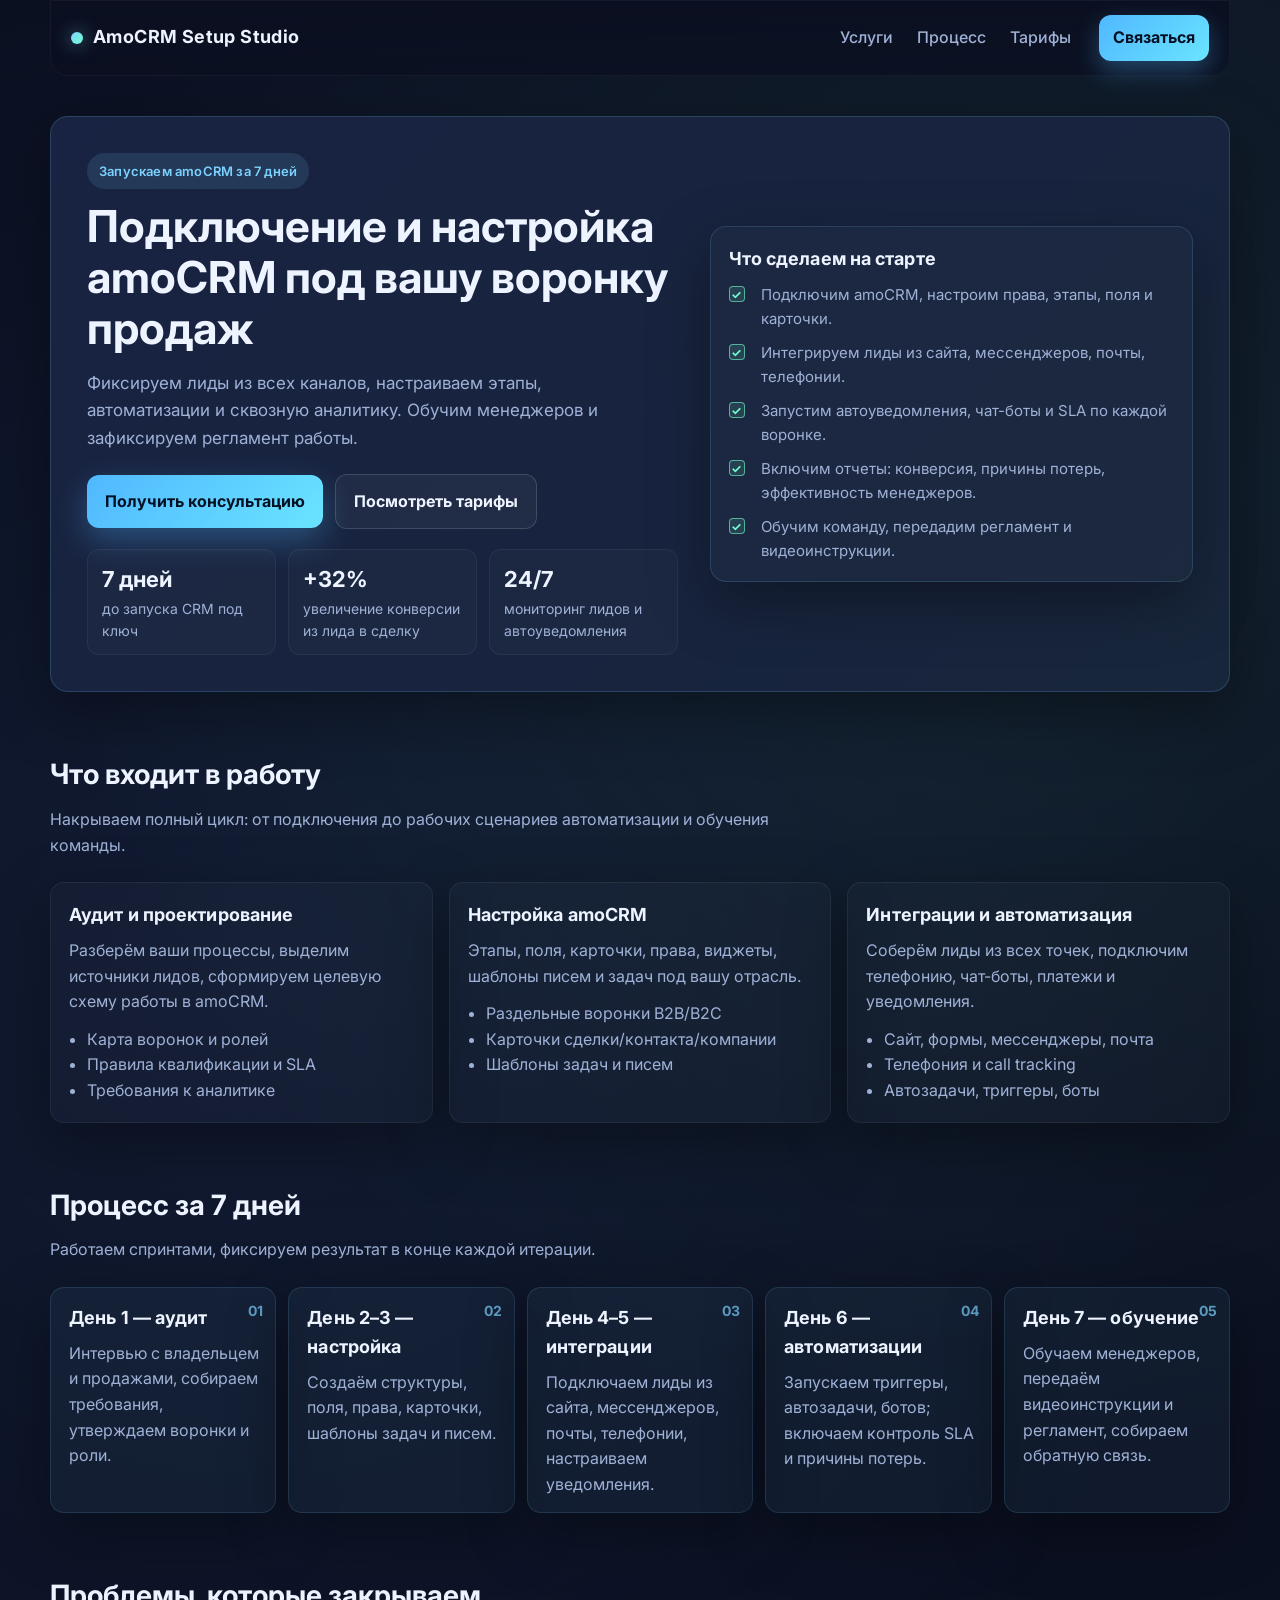
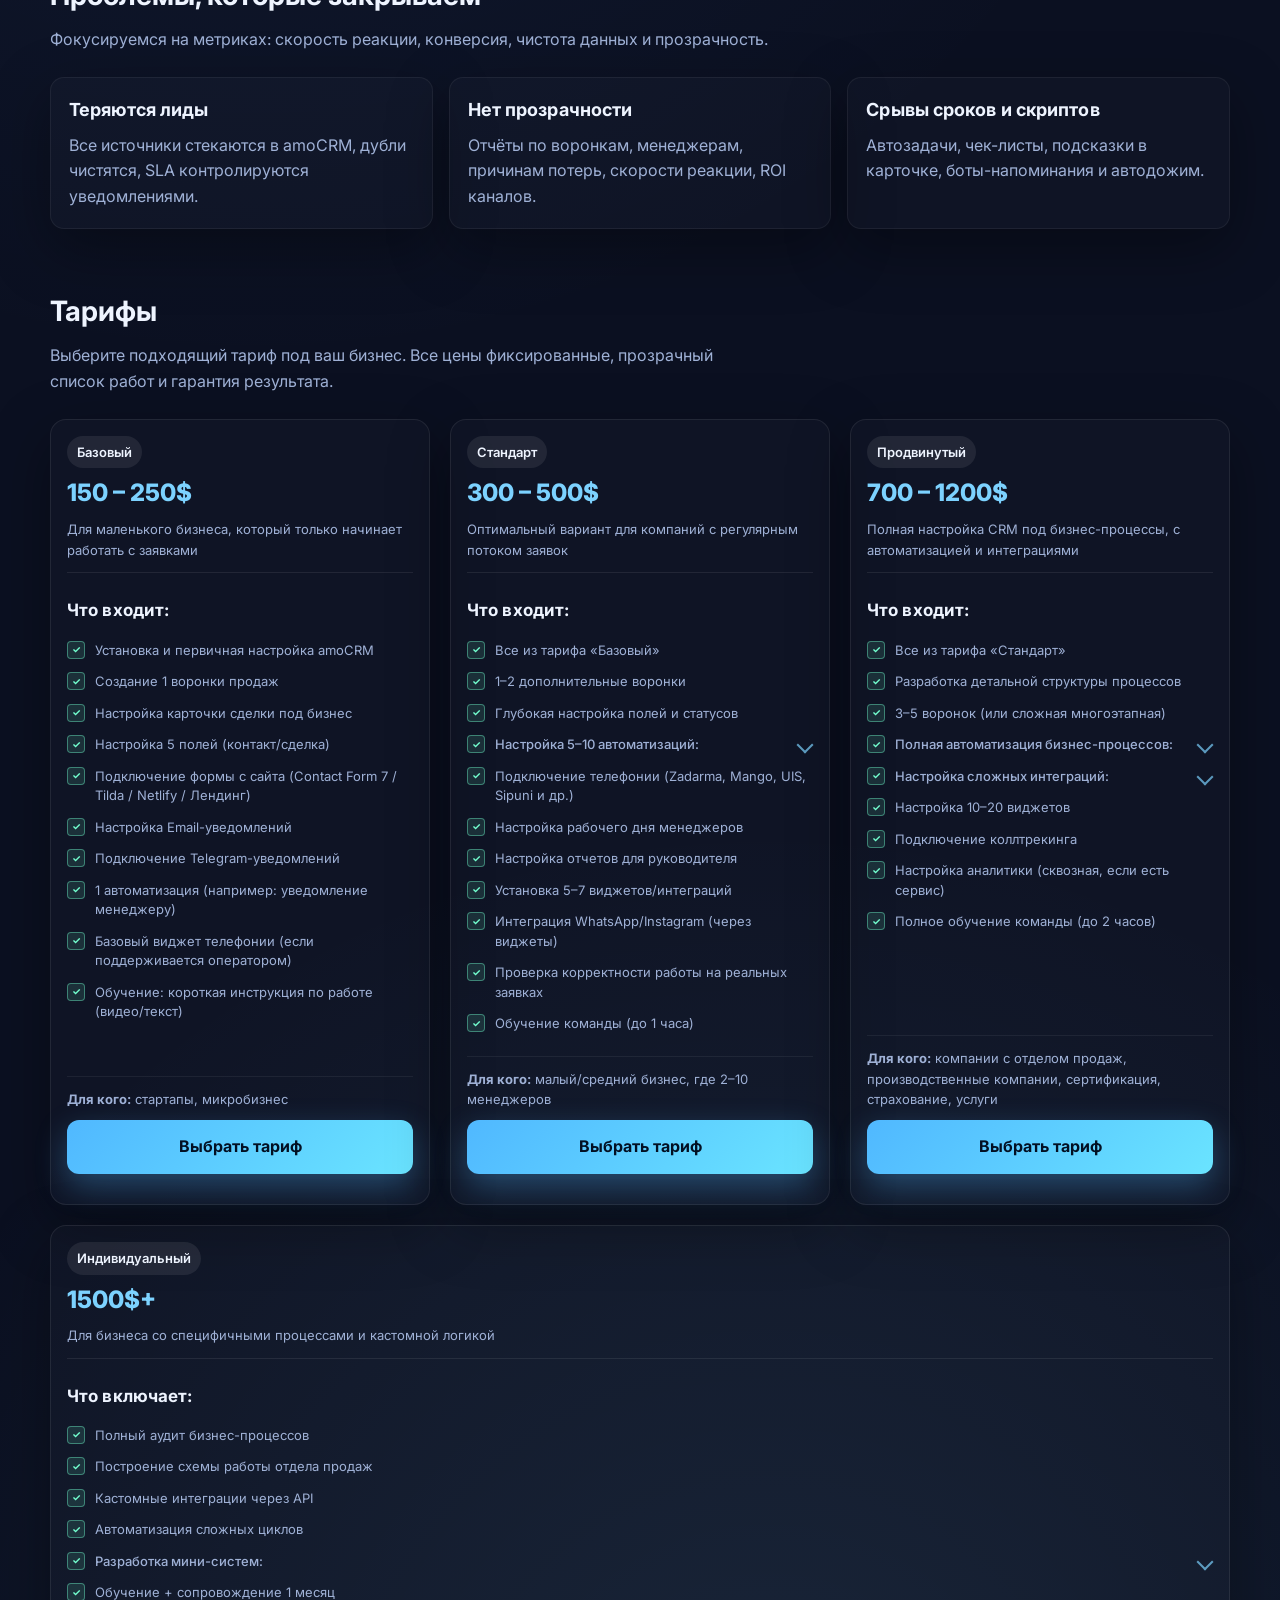
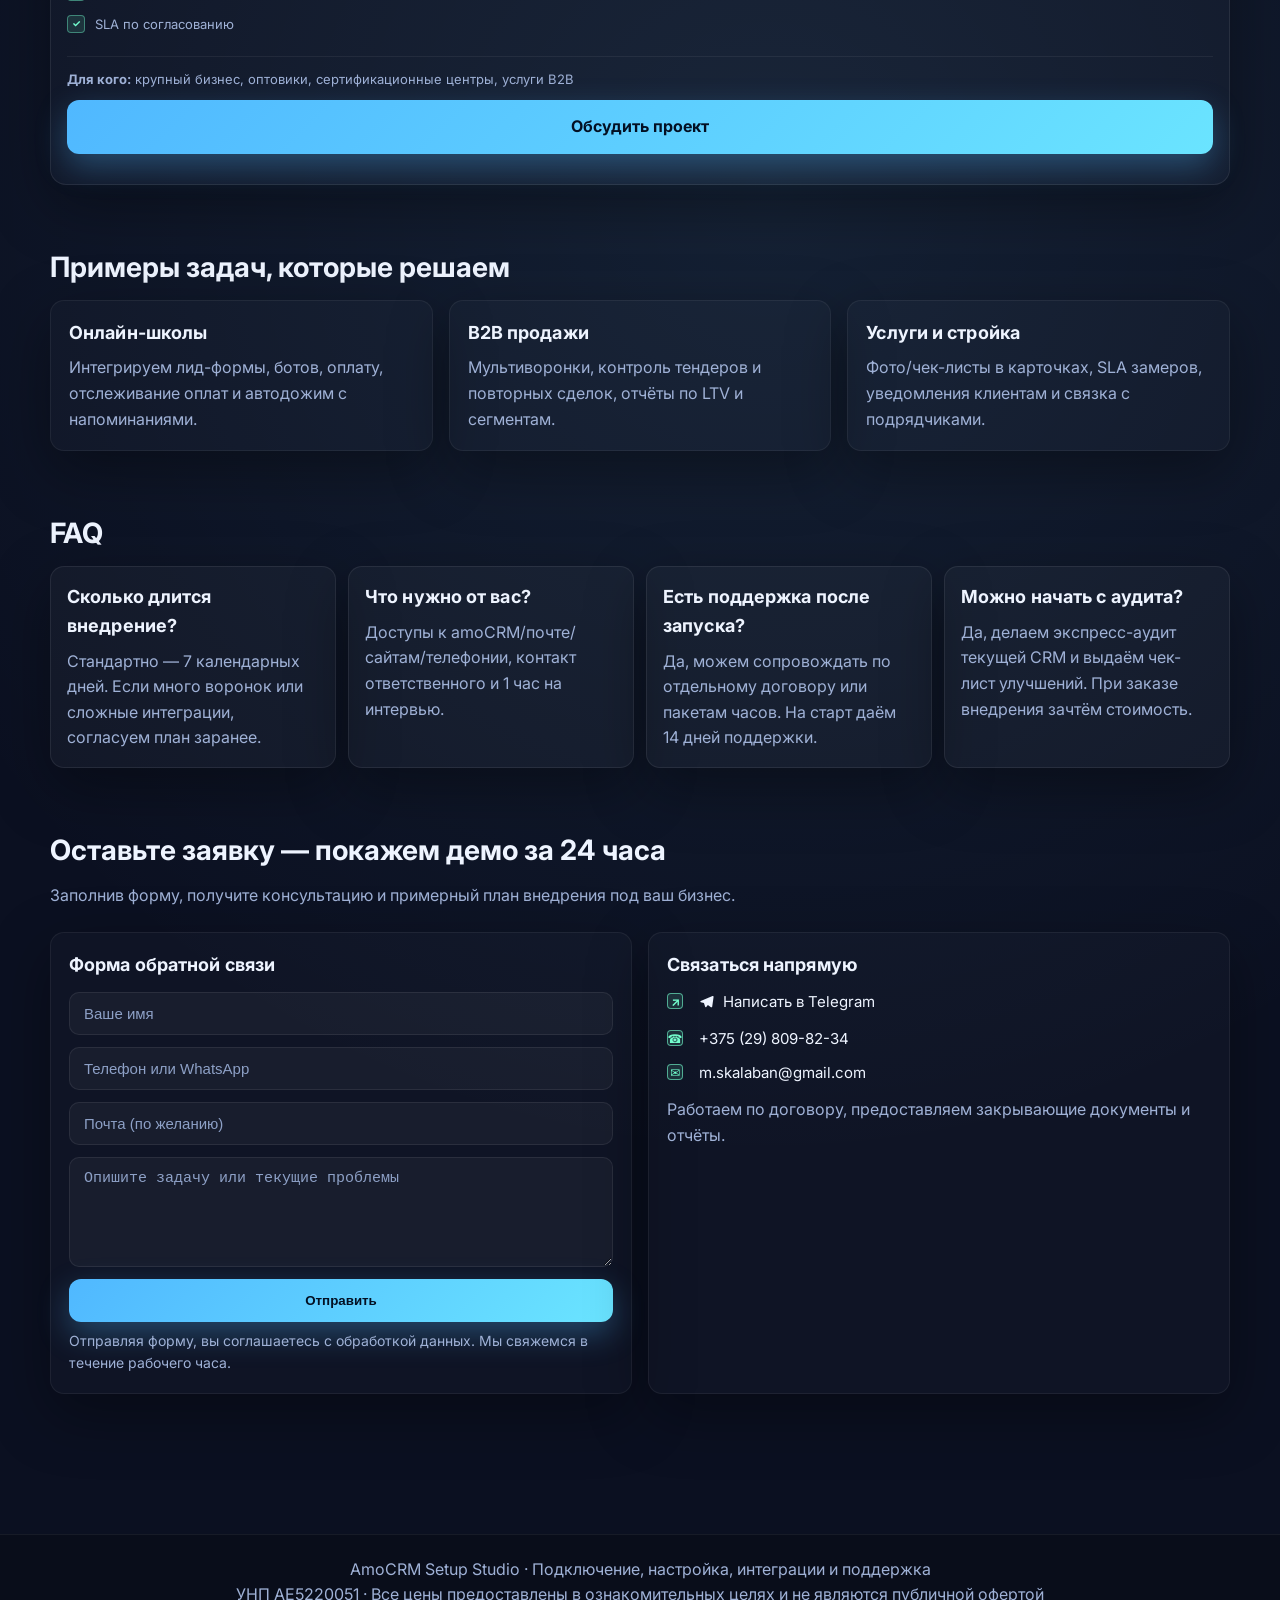
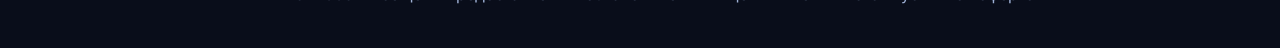
==== commit f2370094: "feat: add tariffs + style fixes" ====
--- a/index.html
+++ b/index.html
@@ -15,6 +15,12 @@
   <meta name="twitter:title" content="Подключение и настройка amoCRM — под ключ">
   <meta name="twitter:description" content="Запустим amoCRM за 7 дней: подключение, настройка воронок, интеграции, автоматизации и обучение команды.">
   <meta name="twitter:image" content="https://amocrm-setup.netlify.app/og-image.jpg">
+  <link rel="icon" type="image/svg+xml" href="./favicons/favicon-as.svg">
+  <link rel="apple-touch-icon" sizes="180x180" href="./favicons/favicon-as-blue-180.png">
+  <link rel="icon" type="image/png" sizes="48x48" href="./favicons/favicon-as-blue-48.png">
+  <link rel="icon" type="image/png" sizes="32x32" href="./favicons/favicon-as-blue-32.png">
+  <link rel="icon" type="image/png" sizes="16x16" href="./favicons/favicon-as-blue-16.png">
+  <link rel="shortcut icon" href="./favicons/favicon-as-blue.ico">
   <link rel="preconnect" href="https://fonts.googleapis.com">
   <link rel="preconnect" href="https://fonts.gstatic.com" crossorigin>
   <link href="https://fonts.googleapis.com/css2?family=Inter:wght@400;500;600;700&display=swap" rel="stylesheet">
@@ -30,7 +36,7 @@
       <nav>
         <a href="#services">Услуги</a>
         <a href="#process">Процесс</a>
-        <a href="#pricing">Тариф</a>
+        <a href="#pricing">Тарифы</a>
         <a class="nav-cta" href="#contact">Связаться</a>
       </nav>
       <button class="burger" type="button" aria-label="Открыть меню" aria-expanded="false">
@@ -42,7 +48,7 @@
   <div class="mobile-menu" id="mobile-menu" hidden>
     <a href="#services">Услуги</a>
     <a href="#process">Процесс</a>
-    <a href="#pricing">Тариф</a>
+    <a href="#pricing">Тарифы</a>
     <a class="nav-cta" href="#contact">Связаться</a>
   </div>
 
@@ -54,7 +60,7 @@
         <p class="subhead">Фиксируем лиды из всех каналов, настраиваем этапы, автоматизации и сквозную аналитику. Обучим менеджеров и зафиксируем регламент работы.</p>
         <div class="cta-row">
           <a class="btn btn-primary open-contact-modal" href="#contact">Получить консультацию</a>
-          <a class="btn btn-ghost" href="#pricing">Посмотреть тариф</a>
+          <a class="btn btn-ghost" href="#pricing">Посмотреть тарифы</a>
         </div>
         <div class="kpi">
           <div class="kpi-item">
@@ -164,35 +170,146 @@
     </section>
 
     <section id="pricing" class="section">
-      <h2>Тариф «Запуск&nbsp;под&nbsp;ключ»</h2>
-      <p class="desc">Фиксированный прайс, прозрачный список работ и гарантия результата.</p>
-      <div class="price-card">
-        <div class="price-grid">
-          <div>
-            <div class="tag">Готово за 7 дней</div>
-            <h3 style="margin-top:10px;">Тариф «Запуск&nbsp;под&nbsp;ключ»</h3>
-            <p class="price">65 000 ₽</p>
-            <div class="muted">Включает аудит, настройку amoCRM, интеграции, автоматизации и обучение.</div>
-            <ul class="list">
-              <li>До 3 воронок и 25 полей</li>
-              <li>Телефония, сайт, мессенджеры, почта</li>
-              <li>Триггеры задач, уведомления, боты</li>
-              <li>2 часа обучения + видеоинструкции</li>
+      <h2>Тарифы</h2>
+      <p class="desc">Выберите подходящий тариф под ваш бизнес. Все цены фиксированные, прозрачный список работ и гарантия результата.</p>
+      <div class="pricing-grid">
+        <div class="pricing-card">
+          <div class="pricing-header">
+            <div class="tag">Базовый</div>
+            <p class="price">150 – 250$</p>
+            <div class="muted muted-note">Для маленького бизнеса, который только начинает работать с заявками</div>
+          </div>
+          <div class="pricing-content">
+            <h3>Что входит:</h3>
+            <ul class="pricing-list">
+              <li>Установка и первичная настройка amoCRM</li>
+              <li>Создание 1 воронки продаж</li>
+              <li>Настройка карточки сделки под бизнес</li>
+              <li>Настройка 5 полей (контакт/сделка)</li>
+              <li>Подключение формы с сайта (Contact Form 7 / Tilda / Netlify / Лендинг)</li>
+              <li>Настройка Email-уведомлений</li>
+              <li>Подключение Telegram-уведомлений</li>
+              <li>1 автоматизация (например: уведомление менеджеру)</li>
+              <li>Базовый виджет телефонии (если поддерживается оператором)</li>
+              <li>Обучение: короткая инструкция по работе (видео/текст)</li>
             </ul>
-          </div>
-          <div class="card" style="background: rgba(255,255,255,0.06);">
-            <h3>Бонус</h3>
-            <div class="muted">Сделаем индивидуальный регламент работы в amoCRM под вашу команду.</div>
-            <div class="cta-row" style="margin-top:14px;">
-              <a class="btn btn-primary tg-inline" href="https://t.me/fuuug" target="_blank" rel="noopener">
-                <span class="tg-icon" aria-hidden="true">
-                  <svg width="16" height="16" viewBox="0 0 24 24" fill="currentColor" xmlns="http://www.w3.org/2000/svg">
-                    <path d="M21.8 4.2c.3-.9-.7-1.6-1.5-1.3L2.6 10.5c-.8.3-.7 1.5.1 1.7l4.7 1.4 1.8 5.6c.2.8 1.2 1 1.7.3l2.4-3.1 4.6 3.4c.7.5 1.7.1 1.9-.8l2-14z"/>
-                  </svg>
-                </span>
-                Обсудить проект
-              </a>
-              <a class="btn btn-ghost" href="#contact">Оставить заявку</a>
+            <div class="pricing-footer">
+              <div class="muted muted-note-bottom"><strong>Для кого:</strong> стартапы, микробизнес</div>
+              <div class="cta-row">
+                <a class="btn btn-primary" href="#contact">Выбрать тариф</a>
+              </div>
+            </div>
+          </div>
+        </div>
+
+        <div class="pricing-card">
+          <div class="pricing-header">
+            <div class="tag">Стандарт</div>
+            <p class="price">300 – 500$</p>
+            <div class="muted muted-note">Оптимальный вариант для компаний с регулярным потоком заявок</div>
+          </div>
+          <div class="pricing-content">
+            <h3>Что входит:</h3>
+            <ul class="pricing-list">
+              <li>Все из тарифа «Базовый»</li>
+              <li>1–2 дополнительные воронки</li>
+              <li>Глубокая настройка полей и статусов</li>
+              <li>Настройка 5–10 автоматизаций:
+                <ul>
+                  <li>автораспределение заявок</li>
+                  <li>постановка задач</li>
+                  <li>напоминания</li>
+                  <li>автоматические письма клиентам</li>
+                  <li>автоуведомления руководителю</li>
+                </ul>
+              </li>
+              <li>Подключение телефонии (Zadarma, Mango, UIS, Sipuni и др.)</li>
+              <li>Настройка рабочего дня менеджеров</li>
+              <li>Настройка отчетов для руководителя</li>
+              <li>Установка 5–7 виджетов/интеграций</li>
+              <li>Интеграция WhatsApp/Instagram (через виджеты)</li>
+              <li>Проверка корректности работы на реальных заявках</li>
+              <li>Обучение команды (до 1 часа)</li>
+            </ul>
+            <div class="pricing-footer">
+              <div class="muted muted-note-bottom"><strong>Для кого:</strong> малый/средний бизнес, где 2–10 менеджеров</div>
+              <div class="cta-row">
+                <a class="btn btn-primary" href="#contact">Выбрать тариф</a>
+              </div>
+            </div>
+          </div>
+        </div>
+
+        <div class="pricing-card">
+          <div class="pricing-header">
+            <div class="tag">Продвинутый</div>
+            <p class="price">700 – 1200$</p>
+            <div class="muted muted-note">Полная настройка CRM под бизнес-процессы, с автоматизацией и интеграциями</div>
+          </div>
+          <div class="pricing-content">
+            <h3>Что входит:</h3>
+            <ul class="pricing-list">
+              <li>Все из тарифа «Стандарт»</li>
+              <li>Разработка детальной структуры процессов</li>
+              <li>3–5 воронок (или сложная многоэтапная)</li>
+              <li>Полная автоматизация бизнес-процессов:
+                <ul>
+                  <li>сложные цепочки</li>
+                  <li>автосегментация клиентов</li>
+                  <li>боты с логикой</li>
+                  <li>прогревы</li>
+                  <li>автоматизация для рекламаций/повторных продаж</li>
+                </ul>
+              </li>
+              <li>Настройка сложных интеграций:
+                <ul>
+                  <li>сайт → amoCRM → телефония → WhatsApp → почта</li>
+                  <li>синхронизация с Google Sheets</li>
+                  <li>интеграция с 1С (через API или сервис-посредник)</li>
+                </ul>
+              </li>
+              <li>Настройка 10–20 виджетов</li>
+              <li>Подключение коллтрекинга</li>
+              <li>Настройка аналитики (сквозная, если есть сервис)</li>
+              <li>Полное обучение команды (до 2 часов)</li>
+            </ul>
+            <div class="pricing-footer">
+              <div class="muted muted-note-bottom"><strong>Для кого:</strong> компании с отделом продаж, производственные компании, сертификация, страхование, услуги</div>
+              <div class="cta-row">
+                <a class="btn btn-primary" href="#contact">Выбрать тариф</a>
+              </div>
+            </div>
+          </div>
+        </div>
+
+        <div class="pricing-card">
+          <div class="pricing-header">
+            <div class="tag">Индивидуальный</div>
+            <p class="price">1500$+</p>
+            <div class="muted muted-note">Для бизнеса со специфичными процессами и кастомной логикой</div>
+          </div>
+          <div class="pricing-content">
+            <h3>Что включает:</h3>
+            <ul class="pricing-list">
+              <li>Полный аудит бизнес-процессов</li>
+              <li>Построение схемы работы отдела продаж</li>
+              <li>Кастомные интеграции через API</li>
+              <li>Автоматизация сложных циклов</li>
+              <li>Разработка мини-систем:
+                <ul>
+                  <li>заявки → распределение → статус → уведомления</li>
+                  <li>подключение внешних баз</li>
+                  <li>генерация документов</li>
+                </ul>
+              </li>
+              <li>Обучение + сопровождение 1 месяц</li>
+              <li>SLA по согласованию</li>
+            </ul>
+            <div class="pricing-footer">
+              <div class="muted muted-note-bottom"><strong>Для кого:</strong> крупный бизнес, оптовики, сертификационные центры, услуги B2B</div>
+              <div class="cta-row">
+                <a class="btn btn-primary" href="#contact">Обсудить проект</a>
+              </div>
             </div>
           </div>
         </div>
@@ -253,7 +370,7 @@
       <div class="grid-3">
         <div class="card">
           <h3>Форма обратной связи</h3>
-          <form name="contact" method="post" action="https://formsubmit.co/m.skalaban@gmail.com">
+          <form name="contact" method="post" action="https://formsubmit.co/2ab4f17e329a2e4c21a48d9163ac6439 ">
             <input type="hidden" name="_subject" value="Новая заявка с лендинга AmoCRM Setup Studio">
             <input type="hidden" name="_template" value="table">
             <input type="text" name="name" placeholder="Ваше имя" required>
@@ -267,11 +384,11 @@
         <div class="card">
           <h3>Связаться напрямую</h3>
           <div class="checklist">
-            <div class="check"><span class="icon">↗</span><div><a class="tg-inline" href="https://t.me/fuuug" target="_blank" rel="noopener" style="color:var(--text); text-decoration:none;"><span class="tg-icon" aria-hidden="true"><svg width="16" height="16" viewBox="0 0 24 24" fill="currentColor" xmlns="http://www.w3.org/2000/svg"><path d="M21.8 4.2c.3-.9-.7-1.6-1.5-1.3L2.6 10.5c-.8.3-.7 1.5.1 1.7l4.7 1.4 1.8 5.6c.2.8 1.2 1 1.7.3l2.4-3.1 4.6 3.4c.7.5 1.7.1 1.9-.8l2-14z"/></svg></span>Написать в Telegram</a></div></div>
-            <div class="check"><span class="icon">☎</span><div><a href="tel:+375298098234" style="color:var(--text); text-decoration:none;">+375 (29) 809-82-34</a></div></div>
-            <div class="check"><span class="icon">✉</span><div><a href="mailto:m.skalaban@gmail.com" style="color:var(--text); text-decoration:none;">m.skalaban@gmail.com</a></div></div>
-          </div>
-          <div class="muted" style="margin-top:12px;">Работаем по договору, предоставляем закрывающие документы и отчёты.</div>
+            <div class="check"><span class="icon">↗</span><div><a class="tg-inline link-plain" href="https://t.me/fuuug" target="_blank" rel="noopener"><span class="tg-icon" aria-hidden="true"><svg width="16" height="16" viewBox="0 0 24 24" fill="currentColor" xmlns="http://www.w3.org/2000/svg"><path d="M21.8 4.2c.3-.9-.7-1.6-1.5-1.3L2.6 10.5c-.8.3-.7 1.5.1 1.7l4.7 1.4 1.8 5.6c.2.8 1.2 1 1.7.3l2.4-3.1 4.6 3.4c.7.5 1.7.1 1.9-.8l2-14z"/></svg></span>Написать в Telegram</a></div></div>
+            <div class="check"><span class="icon">☎</span><div><a class="link-plain" href="tel:+375298098234">+375 (29) 809-82-34</a></div></div>
+            <div class="check"><span class="icon">✉</span><div><a class="link-plain" href="mailto:m.skalaban@gmail.com">m.skalaban@gmail.com</a></div></div>
+          </div>
+          <div class="muted muted-top-12">Работаем по договору, предоставляем закрывающие документы и отчёты.</div>
         </div>
       </div>
     </section>
@@ -280,29 +397,29 @@
   <div class="modal-backdrop" id="contact-modal" hidden>
     <div class="modal">
       <button class="modal-close" type="button" data-close-modal>&times;</button>
-      <h2 style="margin-top:0;">Оставьте заявку — покажем демо за 24 часа</h2>
-      <p class="desc" style="margin-bottom:16px;">Заполнив форму, получите консультацию и примерный план внедрения под ваш бизнес.</p>
-      <div class="card" style="background: rgba(255,255,255,0.03); border-color: rgba(124,210,255,0.18);">
+      <h2 class="modal-title">Оставьте заявку — покажем демо за 24 часа</h2>
+      <p class="desc modal-desc">Заполнив форму, получите консультацию и примерный план внедрения под ваш бизнес.</p>
+      <div class="card modal-card-primary">
         <h3>Форма обратной связи</h3>
-        <form name="contact-modal" method="post" action="https://formsubmit.co/m.skalaban@gmail.com">
+        <form name="contact-modal" method="post" action="https://formsubmit.co/2ab4f17e329a2e4c21a48d9163ac6439">
           <input type="hidden" name="_subject" value="Новая заявка с лендинга AmoCRM Setup Studio">
           <input type="hidden" name="_template" value="table">
           <input type="text" name="name" placeholder="Ваше имя" required>
           <input type="tel" name="phone" placeholder="Телефон или WhatsApp" required>
           <input type="email" name="email" placeholder="Почта (по желанию)">
           <textarea name="comment" placeholder="Опишите задачу или текущие проблемы"></textarea>
-          <button class="btn btn-primary" type="submit" style="width:100%;">Отправить</button>
+          <button class="btn btn-primary" type="submit">Отправить</button>
         </form>
         <div class="footnote">Отправляя форму, вы соглашаетесь с обработкой данных. Мы свяжемся в течение рабочего часа.</div>
       </div>
-      <div class="card" style="margin-top:12px; background: rgba(255,255,255,0.02); border-color: rgba(255,255,255,0.08);">
+      <div class="card modal-card-secondary">
         <h3>Связаться напрямую</h3>
         <div class="checklist">
-          <div class="check"><span class="icon">↗</span><div><a class="tg-inline" href="https://t.me/fuuug" target="_blank" rel="noopener" style="color:var(--text); text-decoration:none;"><span class="tg-icon" aria-hidden="true"><svg width="16" height="16" viewBox="0 0 24 24" fill="currentColor" xmlns="http://www.w3.org/2000/svg"><path d="M21.8 4.2c.3-.9-.7-1.6-1.5-1.3L2.6 10.5c-.8.3-.7 1.5.1 1.7l4.7 1.4 1.8 5.6c.2.8 1.2 1 1.7.3l2.4-3.1 4.6 3.4c.7.5 1.7.1 1.9-.8l2-14z"/></svg></span>Написать в Telegram</a></div></div>
-          <div class="check"><span class="icon">☎</span><div><a href="tel:+375298098234" style="color:var(--text); text-decoration:none;">+375 (29) 809-82-34</a></div></div>
-          <div class="check"><span class="icon">✉</span><div><a href="mailto:m.skalaban@gmail.com" style="color:var(--text); text-decoration:none;">m.skalaban@gmail.com</a></div></div>
-        </div>
-        <div class="muted" style="margin-top:12px;">Работаем по договору, предоставляем закрывающие документы и отчёты.</div>
+          <div class="check"><span class="icon">↗</span><div><a class="tg-inline link-plain" href="https://t.me/fuuug" target="_blank" rel="noopener"><span class="tg-icon" aria-hidden="true"><svg width="16" height="16" viewBox="0 0 24 24" fill="currentColor" xmlns="http://www.w3.org/2000/svg"><path d="M21.8 4.2c.3-.9-.7-1.6-1.5-1.3L2.6 10.5c-.8.3-.7 1.5.1 1.7l4.7 1.4 1.8 5.6c.2.8 1.2 1 1.7.3l2.4-3.1 4.6 3.4c.7.5 1.7.1 1.9-.8l2-14z"/></svg></span>Написать в Telegram</a></div></div>
+          <div class="check"><span class="icon">☎</span><div><a class="link-plain" href="tel:+375298098234">+375 (29) 809-82-34</a></div></div>
+          <div class="check"><span class="icon">✉</span><div><a class="link-plain" href="mailto:m.skalaban@gmail.com">m.skalaban@gmail.com</a></div></div>
+        </div>
+        <div class="muted muted-top-12">Работаем по договору, предоставляем закрывающие документы и отчёты.</div>
       </div>
     </div>
   </div>
--- a/assets/styles/styles.css
+++ b/assets/styles/styles.css
@@ -227,6 +227,18 @@
   cursor: pointer;
   font-weight: 600;
 }
+.modal-title { margin-top: 0; }
+.modal-desc { margin-bottom: 16px; }
+.modal-card-primary {
+  background: rgba(255,255,255,0.03);
+  border-color: rgba(124,210,255,0.18);
+}
+.modal-card-secondary {
+  margin-top: 12px;
+  background: rgba(255,255,255,0.02);
+  border-color: rgba(255,255,255,0.08);
+}
+.modal form button { width: 100%; }
 body.modal-open {
   overflow: hidden;
 }
@@ -335,7 +347,7 @@
 .checklist { display: grid; gap: 10px; margin-top: 10px; }
 .check {
   display: flex;
-  gap: 10px;
+  gap: 16px;
   align-items: flex-start;
   color: var(--muted);
   font-size: 15px;
@@ -391,6 +403,11 @@
 }
 .card strong { display: block; margin-bottom: 8px; font-size: 16px; }
 .muted { color: var(--muted); }
+.muted-note { margin-top: 6px; font-size: 13px; }
+.muted-note-bottom { margin-bottom: 10px; font-size: 13px; }
+.muted-top-12 { margin-top: 12px; }
+.link-plain { color: var(--text); text-decoration: none; }
+.link-plain:hover { color: var(--primary); }
 .list { color: var(--muted); padding-left: 18px; margin: 12px 0 0; }
 .process {
   display: grid;
@@ -447,6 +464,152 @@
   font-weight: 600;
   font-size: 13px;
 }
+.pricing-grid {
+  display: grid;
+  grid-template-columns: repeat(3, 1fr);
+  gap: 20px;
+  margin-top: 24px;
+}
+.pricing-card:nth-child(4) {
+  grid-column: 1 / -1;
+}
+.pricing-card {
+  background: rgba(255,255,255,0.02);
+  border: 1px solid rgba(255,255,255,0.08);
+  border-radius: 16px;
+  padding: 16px;
+  box-shadow: var(--shadow);
+  display: flex;
+  flex-direction: column;
+  transition: transform 0.5s cubic-bezier(0.23, 1, 0.32, 1),
+              box-shadow 0.5s cubic-bezier(0.23, 1, 0.32, 1),
+              border-color 0.5s cubic-bezier(0.23, 1, 0.32, 1),
+              background 0.5s cubic-bezier(0.23, 1, 0.32, 1);
+}
+.pricing-card:hover {
+  transform: translateY(-1px);
+  background: linear-gradient(135deg, rgba(115,255,207,0.06), rgba(92,158,255,0.06));
+  border-color: rgba(124,210,255,0.25);
+  box-shadow: 0 18px 60px rgba(124,210,255,0.16);
+}
+.pricing-header {
+  border-bottom: 1px solid rgba(255,255,255,0.08);
+  padding-bottom: 12px;
+  margin-bottom: 12px;
+}
+.pricing-card .price {
+  font-size: 24px;
+  font-weight: 800;
+  margin: 6px 0 0;
+  color: var(--primary);
+}
+.pricing-content {
+  flex: 1;
+  display: flex;
+  flex-direction: column;
+}
+.pricing-content h3 {
+  font-size: 17px;
+  margin-top: 12px;
+  margin-bottom: 10px;
+}
+.pricing-list {
+  list-style: none;
+  padding: 0;
+  margin: 0 0 16px;
+  color: var(--muted);
+  font-size: 13px;
+  line-height: 1.5;
+}
+.pricing-list > li {
+  padding: 6px 0;
+  padding-left: 28px;
+  position: relative;
+}
+.pricing-list > li:before {
+  content: "✓";
+  position: absolute;
+  left: 0;
+  top: 6px;
+  width: 16px;
+  height: 16px;
+  border-radius: 4px;
+  background: rgba(115,255,207,0.12);
+  border: 1px solid rgba(115,255,207,0.4);
+  display: inline-flex;
+  align-items: center;
+  justify-content: center;
+  color: var(--accent);
+  font-weight: 700;
+  font-size: 10px;
+}
+.pricing-list ul {
+  list-style: none;
+  padding: 0;
+  margin: 0 0 0 16px;
+  max-height: 0;
+  opacity: 0;
+  overflow: hidden;
+  transition: max-height 0.6s cubic-bezier(0.25, 0.46, 0.45, 0.94),
+              opacity 0.5s cubic-bezier(0.25, 0.46, 0.45, 0.94) 0.1s,
+              margin-top 0.6s cubic-bezier(0.25, 0.46, 0.45, 0.94);
+}
+.pricing-list > li:has(> ul) {
+  cursor: pointer;
+  position: relative;
+  padding-right: 24px;
+  font-weight: 500;
+}
+.pricing-list > li:has(> ul):after {
+  content: "";
+  position: absolute;
+  right: 2px;
+  top: 10px;
+  width: 10px;
+  height: 10px;
+  border-right: 2.5px solid var(--primary);
+  border-bottom: 2.5px solid var(--primary);
+  transform: rotate(45deg);
+  opacity: 0.7;
+  transition: opacity 0.3s ease, transform 0.3s ease, border-color 0.3s ease;
+}
+.pricing-list > li:has(> ul):hover:after,
+.pricing-list > li:has(> ul).is-open:after {
+  opacity: 1;
+  border-color: var(--primary-strong);
+}
+.pricing-list > li.is-open > ul {
+  max-height: 300px;
+  opacity: 1;
+  margin-top: 6px;
+  transition: max-height 0.6s cubic-bezier(0.25, 0.46, 0.45, 0.94),
+              opacity 0.5s cubic-bezier(0.25, 0.46, 0.45, 0.94) 0.05s,
+              margin-top 0.6s cubic-bezier(0.25, 0.46, 0.45, 0.94);
+}
+.pricing-list > li.is-open:has(> ul):after {
+  transform: translateY(2px) rotate(225deg);
+}
+.pricing-list ul li {
+  padding: 3px 0;
+  padding-left: 18px;
+  position: relative;
+  font-size: 12px;
+}
+.pricing-list ul li:before {
+  content: "•";
+  position: absolute;
+  left: 0;
+  color: var(--accent);
+  font-weight: 700;
+}
+.pricing-footer {
+  margin-top: auto;
+  padding-top: 12px;
+  border-top: 1px solid rgba(255,255,255,0.06);
+}
+.pricing-footer .btn {
+  width: 100%;
+}
 .faq {
   display: grid;
   grid-template-columns: repeat(auto-fit, minmax(260px, 1fr));
@@ -491,6 +654,8 @@
 @media (max-width: 900px) {
   .hero { grid-template-columns: 1fr; padding: 24px; }
   .price-grid { grid-template-columns: 1fr; }
+  .pricing-grid { grid-template-columns: repeat(2, 1fr); }
+  .pricing-card:nth-child(4) { grid-column: 1 / -1; }
   nav { display: none; }
   .burger { display: inline-flex; }
   .mobile-menu { top: 72px; }
@@ -501,5 +666,7 @@
   .btn { width: 100%; justify-content: center; }
   .hero { padding: 18px; }
   .container { padding: 32px 16px 60px; }
+  .pricing-grid { grid-template-columns: 1fr; }
+  .pricing-card { padding: 14px; }
 }
 
